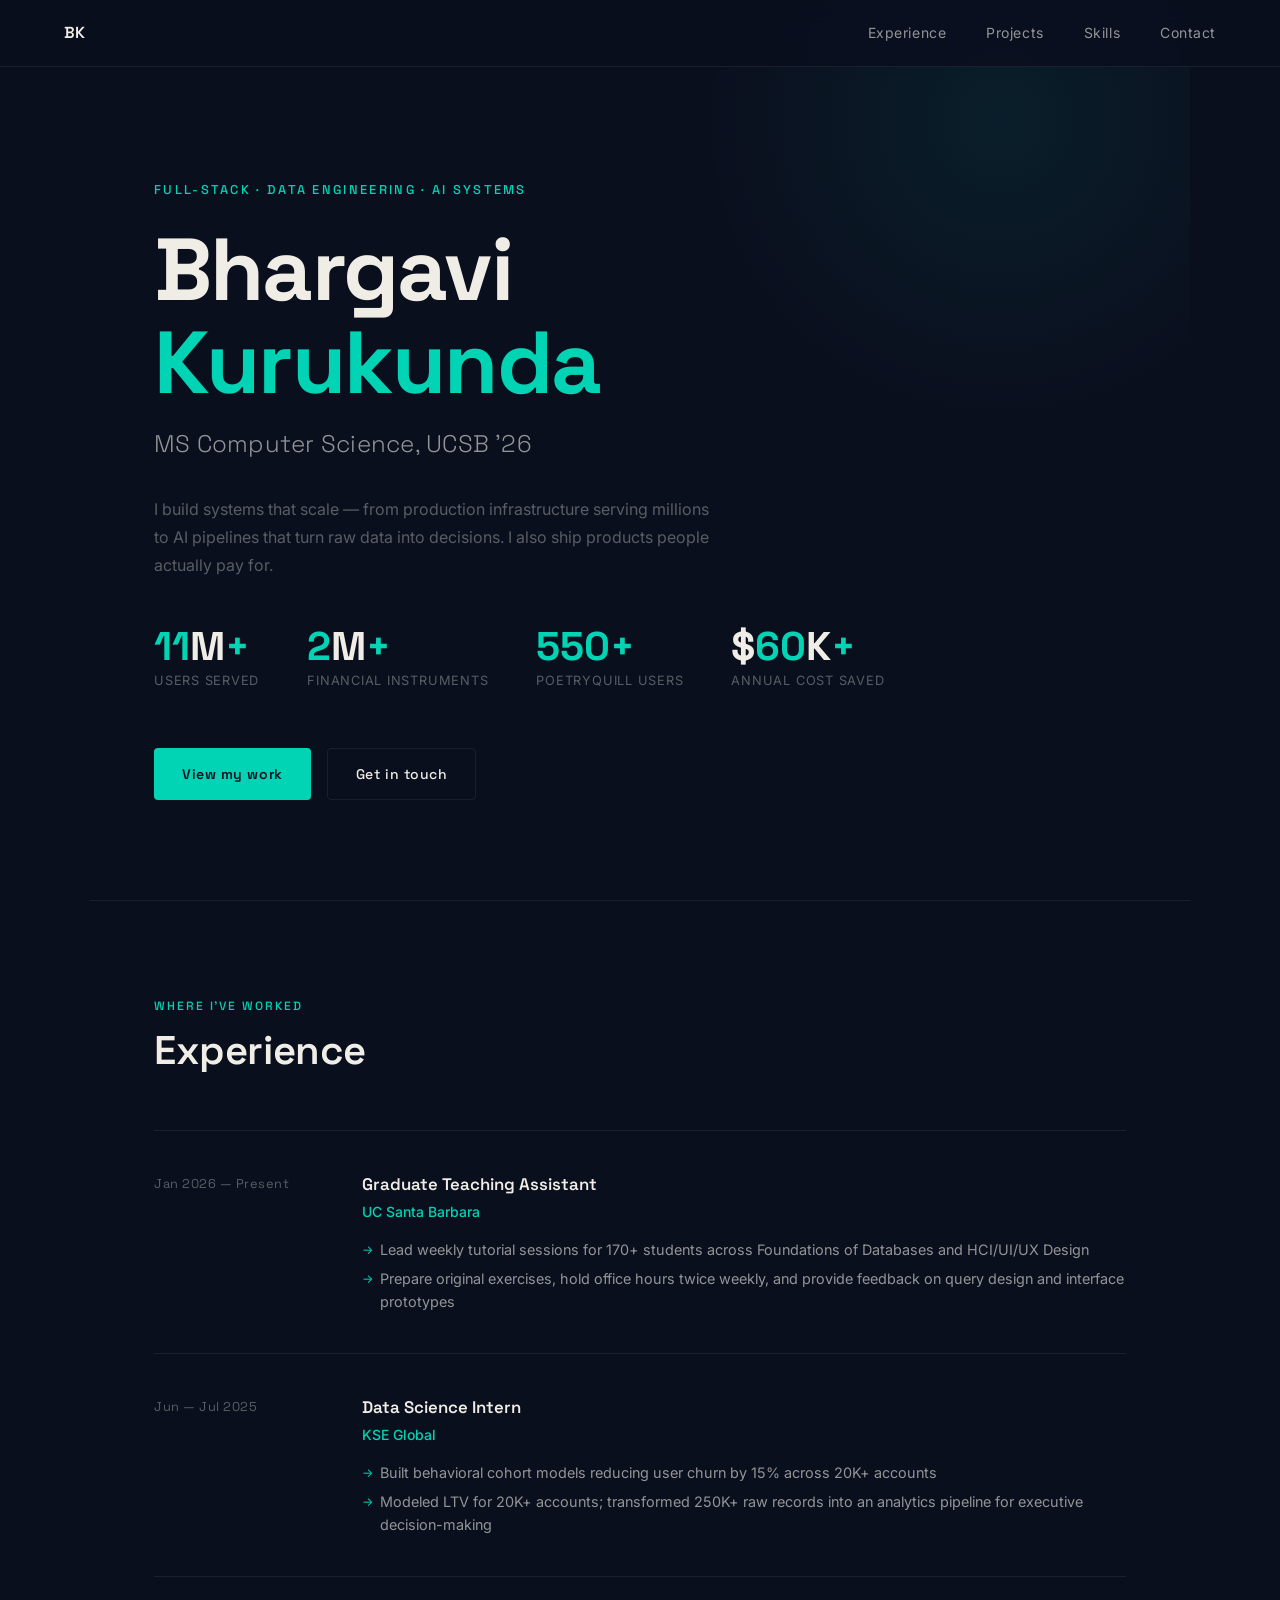
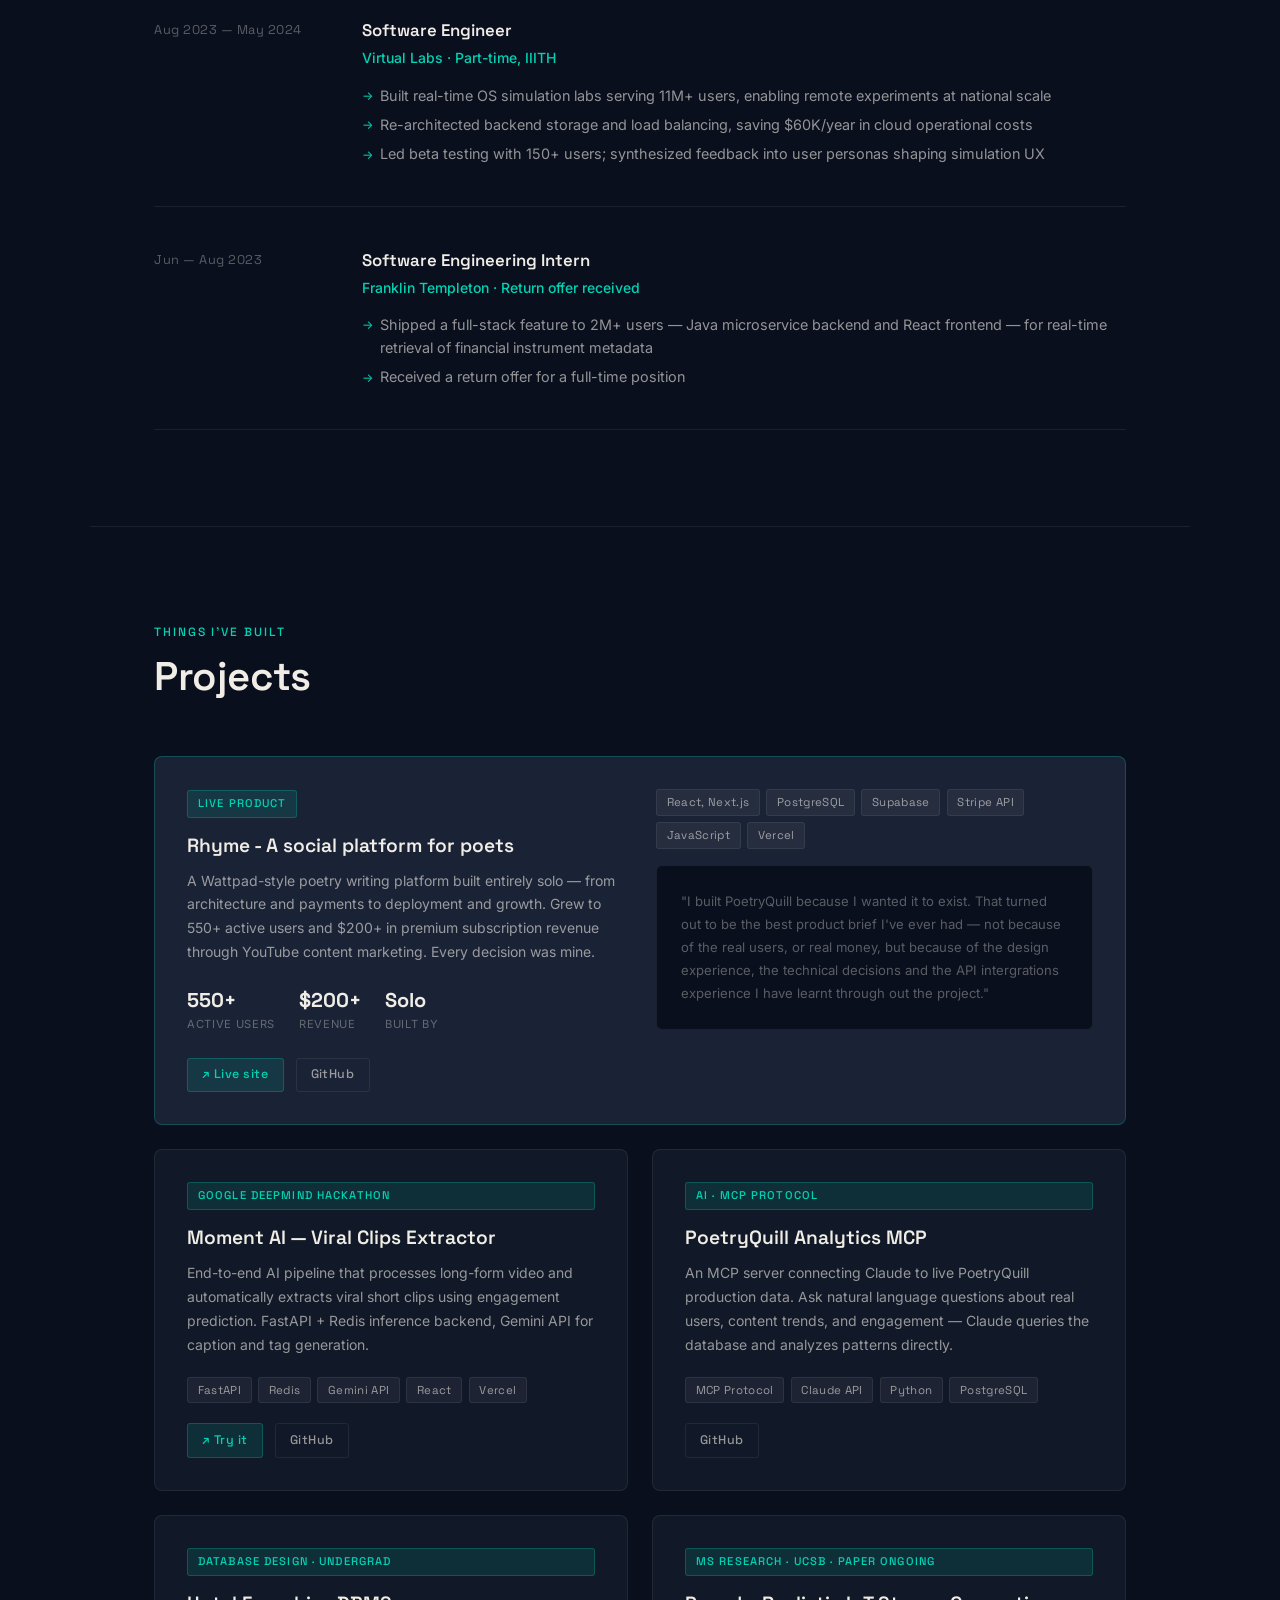
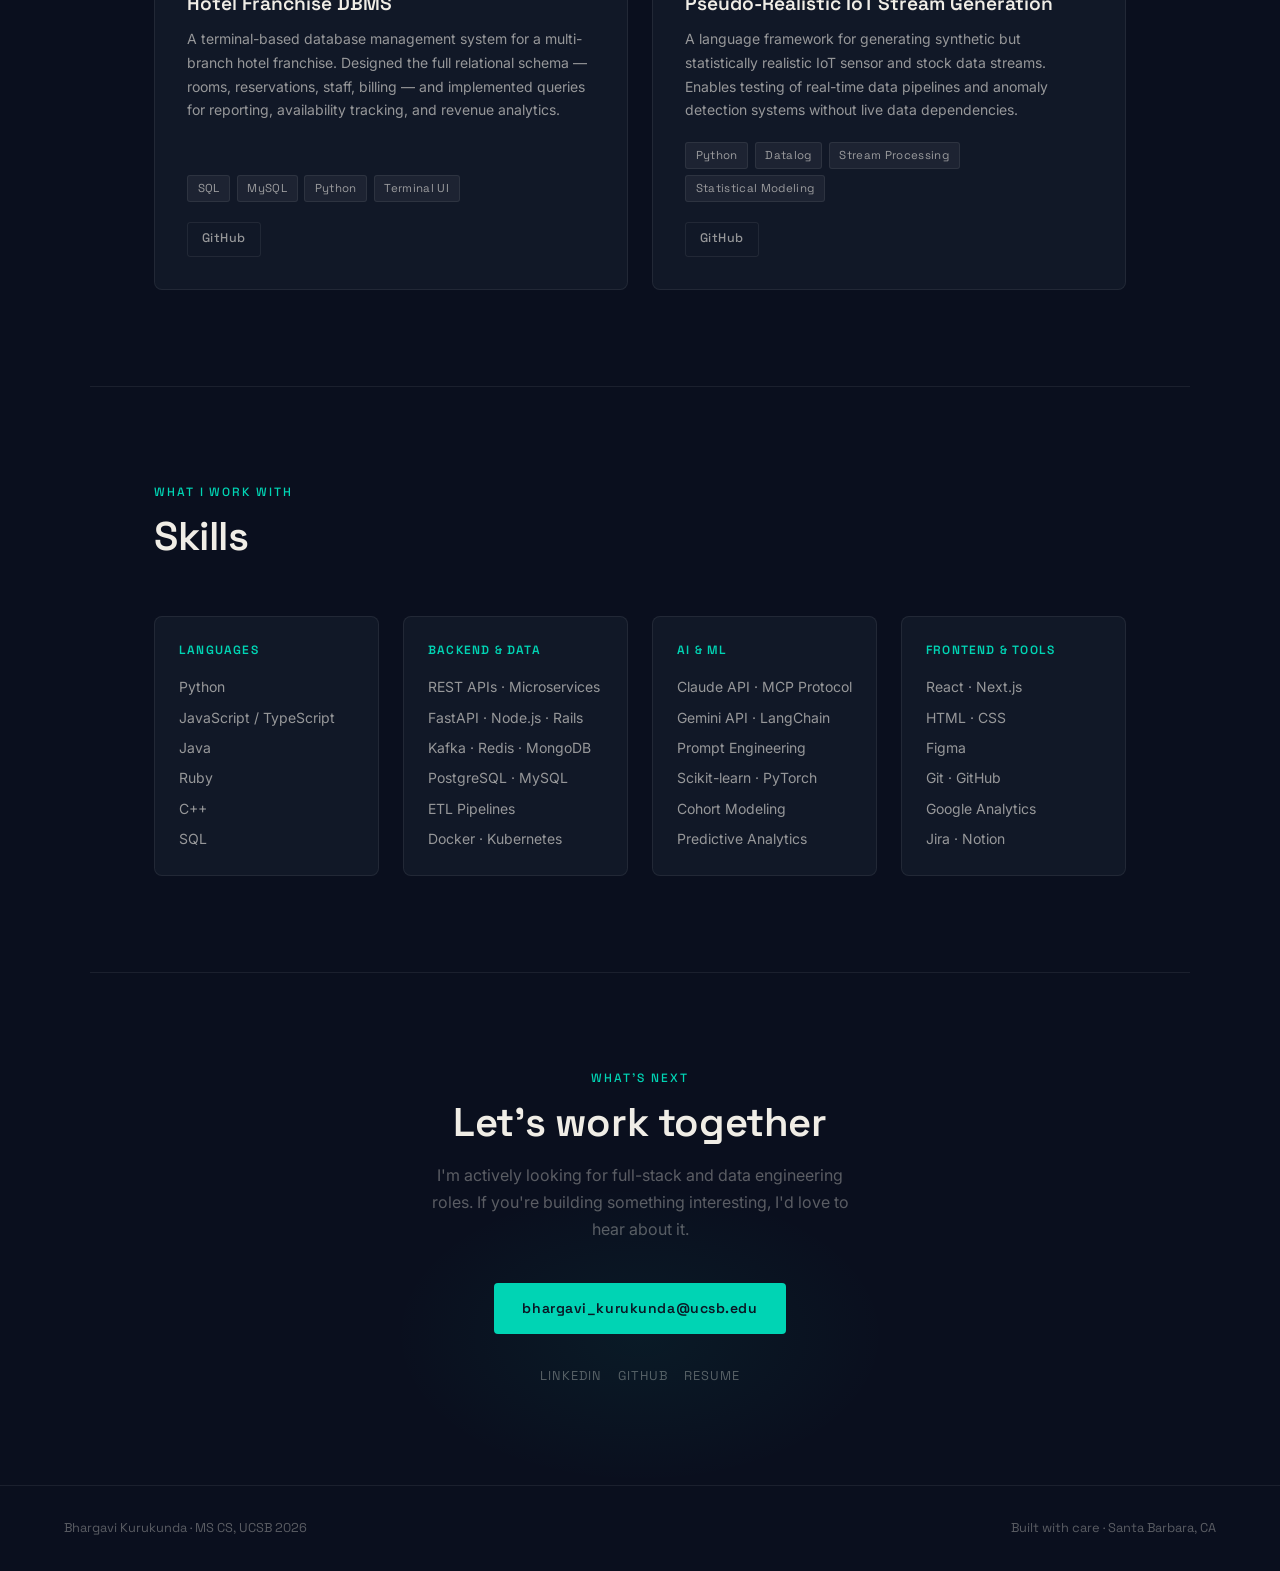
==== index.html @ 3d61070c "file renamed" ====
<!DOCTYPE html>
<html lang="en">
<head>
<meta charset="UTF-8">
<meta name="viewport" content="width=device-width, initial-scale=1.0">
<title>Bhargavi Kurukunda — Engineer</title>
<link href="https://fonts.googleapis.com/css2?family=Space+Grotesk:wght@300;400;500;600;700&family=Inter:wght@300;400;500&display=swap" rel="stylesheet">
<style>
*, *::before, *::after { box-sizing: border-box; margin: 0; padding: 0; }

:root {
  --navy: #0A0F1E;
  --navy-2: #111827;
  --navy-3: #1a2235;
  --teal: #00D4B4;
  --teal-dim: rgba(0,212,180,0.12);
  --teal-border: rgba(0,212,180,0.25);
  --cream: #F0EDE6;
  --cream-dim: rgba(240,237,230,0.6);
  --cream-muted: rgba(240,237,230,0.35);
  --white: #ffffff;
  --border: rgba(255,255,255,0.07);
}

html { scroll-behavior: smooth; }

body {
  background: var(--navy);
  color: var(--cream);
  font-family: 'Inter', sans-serif;
  font-size: 16px;
  line-height: 1.6;
  -webkit-font-smoothing: antialiased;
}

/* ── NAV ── */
nav {
  position: fixed;
  top: 0; left: 0; right: 0;
  z-index: 100;
  display: flex;
  justify-content: space-between;
  align-items: center;
  padding: 1.25rem 4rem;
  background: rgba(10,15,30,0.85);
  backdrop-filter: blur(12px);
  border-bottom: 1px solid var(--border);
}

.nav-logo {
  font-family: 'Space Grotesk', sans-serif;
  font-weight: 600;
  font-size: 1rem;
  color: var(--cream);
  text-decoration: none;
  letter-spacing: 0.02em;
}

.nav-links {
  display: flex;
  gap: 2.5rem;
  list-style: none;
}

.nav-links a {
  font-size: 0.875rem;
  color: var(--cream-dim);
  text-decoration: none;
  letter-spacing: 0.04em;
  transition: color 0.2s;
}

.nav-links a:hover { color: var(--teal); }

/* ── HERO ── */
.hero {
  min-height: 100vh;
  display: flex;
  flex-direction: column;
  justify-content: center;
  padding: 0 4rem;
  padding-top: 5rem;
  position: relative;
  overflow: hidden;
}

.hero::before {
  content: '';
  position: absolute;
  top: -20%; right: -10%;
  width: 600px; height: 600px;
  background: radial-gradient(circle, rgba(0,212,180,0.08) 0%, transparent 70%);
  pointer-events: none;
}

.hero-eyebrow {
  font-size: 0.8rem;
  letter-spacing: 0.18em;
  text-transform: uppercase;
  color: var(--teal);
  margin-bottom: 1.5rem;
  font-family: 'Space Grotesk', sans-serif;
  font-weight: 500;
}

.hero-name {
  font-family: 'Space Grotesk', sans-serif;
  font-size: clamp(3rem, 7vw, 5.5rem);
  font-weight: 700;
  line-height: 1.05;
  color: var(--cream);
  margin-bottom: 1rem;
  letter-spacing: -0.02em;
}

.hero-name span { color: var(--teal); }

.hero-title {
  font-family: 'Space Grotesk', sans-serif;
  font-size: clamp(1.1rem, 2.5vw, 1.5rem);
  font-weight: 300;
  color: var(--cream-dim);
  margin-bottom: 2rem;
  letter-spacing: 0.01em;
}

.hero-bio {
  max-width: 560px;
  font-size: 1rem;
  color: var(--cream-muted);
  line-height: 1.75;
  margin-bottom: 3rem;
}

/* ── IMPACT NUMBERS ── */
.impact-row {
  display: flex;
  gap: 3rem;
  margin-bottom: 3.5rem;
  flex-wrap: wrap;
}

.impact-item {}

.impact-num {
  font-family: 'Space Grotesk', sans-serif;
  font-size: 2.5rem;
  font-weight: 700;
  color: var(--cream);
  line-height: 1;
  display: block;
}

.impact-num .teal { color: var(--teal); }

.impact-label {
  font-size: 0.8rem;
  color: var(--cream-muted);
  letter-spacing: 0.06em;
  text-transform: uppercase;
  margin-top: 0.25rem;
  display: block;
}

/* ── CTA BUTTONS ── */
.hero-cta {
  display: flex;
  gap: 1rem;
  flex-wrap: wrap;
}

.btn-primary {
  display: inline-flex;
  align-items: center;
  gap: 0.5rem;
  background: var(--teal);
  color: var(--navy);
  font-family: 'Space Grotesk', sans-serif;
  font-weight: 600;
  font-size: 0.875rem;
  padding: 0.875rem 1.75rem;
  border-radius: 4px;
  text-decoration: none;
  letter-spacing: 0.04em;
  transition: opacity 0.2s, transform 0.15s;
}

.btn-primary:hover { opacity: 0.88; transform: translateY(-1px); }

.btn-secondary {
  display: inline-flex;
  align-items: center;
  gap: 0.5rem;
  background: transparent;
  color: var(--cream);
  font-family: 'Space Grotesk', sans-serif;
  font-weight: 500;
  font-size: 0.875rem;
  padding: 0.875rem 1.75rem;
  border-radius: 4px;
  border: 1px solid var(--border);
  text-decoration: none;
  letter-spacing: 0.04em;
  transition: border-color 0.2s, transform 0.15s;
}

.btn-secondary:hover { border-color: var(--teal-border); transform: translateY(-1px); }

/* ── SECTIONS ── */
section {
  padding: 6rem 4rem;
  max-width: 1100px;
  margin: 0 auto;
}

.section-label {
  font-size: 0.75rem;
  letter-spacing: 0.16em;
  text-transform: uppercase;
  color: var(--teal);
  font-family: 'Space Grotesk', sans-serif;
  font-weight: 500;
  margin-bottom: 0.75rem;
}

.section-title {
  font-family: 'Space Grotesk', sans-serif;
  font-size: clamp(1.75rem, 3.5vw, 2.5rem);
  font-weight: 600;
  color: var(--cream);
  line-height: 1.15;
  margin-bottom: 3.5rem;
  letter-spacing: -0.01em;
}

.divider {
  width: 100%;
  height: 1px;
  background: var(--border);
  max-width: 1100px;
  margin: 0 auto;
}

/* ── EXPERIENCE ── */
.exp-list { display: flex; flex-direction: column; gap: 0; }

.exp-item {
  display: grid;
  grid-template-columns: 160px 1fr;
  gap: 0 3rem;
  padding: 2.5rem 0;
  border-bottom: 1px solid var(--border);
  position: relative;
}

.exp-item:first-child { border-top: 1px solid var(--border); }

.exp-date {
  font-size: 0.8rem;
  color: var(--cream-muted);
  font-family: 'Space Grotesk', sans-serif;
  letter-spacing: 0.04em;
  padding-top: 0.2rem;
}

.exp-role {
  font-family: 'Space Grotesk', sans-serif;
  font-size: 1.05rem;
  font-weight: 600;
  color: var(--cream);
  margin-bottom: 0.2rem;
}

.exp-company {
  font-size: 0.875rem;
  color: var(--teal);
  margin-bottom: 0.875rem;
  font-weight: 500;
}

.exp-bullets {
  list-style: none;
  display: flex;
  flex-direction: column;
  gap: 0.4rem;
}

.exp-bullets li {
  font-size: 0.9rem;
  color: var(--cream-dim);
  padding-left: 1.1rem;
  position: relative;
  line-height: 1.6;
}

.exp-bullets li::before {
  content: '→';
  position: absolute;
  left: 0;
  color: var(--teal);
  font-size: 0.75rem;
  top: 0.15rem;
}

/* ── PROJECTS ── */
.projects-grid {
  display: grid;
  grid-template-columns: repeat(2, 1fr);
  gap: 1.5rem;
}

.project-card {
  background: var(--navy-2);
  border: 1px solid var(--border);
  border-radius: 8px;
  padding: 2rem;
  transition: border-color 0.2s, transform 0.2s;
  display: flex;
  flex-direction: column;
}

.project-card:hover {
  border-color: var(--teal-border);
  transform: translateY(-3px);
}

.project-card.featured {
  grid-column: span 2;
  background: var(--navy-3);
  border-color: var(--teal-border);
  display: grid;
  grid-template-columns: 1fr 1fr;
  gap: 2rem;
  align-items: start;
}

.project-tag {
  display: inline-block;
  font-size: 0.7rem;
  letter-spacing: 0.1em;
  text-transform: uppercase;
  color: var(--teal);
  background: var(--teal-dim);
  border: 1px solid var(--teal-border);
  padding: 0.25rem 0.625rem;
  border-radius: 3px;
  margin-bottom: 1rem;
  font-family: 'Space Grotesk', sans-serif;
  font-weight: 500;
}

.project-name {
  font-family: 'Space Grotesk', sans-serif;
  font-size: 1.2rem;
  font-weight: 600;
  color: var(--cream);
  margin-bottom: 0.625rem;
  line-height: 1.3;
}

.project-desc {
  font-size: 0.875rem;
  color: var(--cream-dim);
  line-height: 1.7;
  margin-bottom: 1.25rem;
  flex: 1;
}

.project-metrics {
  display: flex;
  gap: 1.5rem;
  margin-bottom: 1.5rem;
}

.metric {
  display: flex;
  flex-direction: column;
}

.metric-val {
  font-family: 'Space Grotesk', sans-serif;
  font-size: 1.25rem;
  font-weight: 700;
  color: var(--cream);
}

.metric-key {
  font-size: 0.7rem;
  color: var(--cream-muted);
  letter-spacing: 0.06em;
  text-transform: uppercase;
}

.project-stack {
  display: flex;
  flex-wrap: wrap;
  gap: 0.4rem;
  margin-bottom: 1.25rem;
}

.stack-chip {
  font-size: 0.72rem;
  background: rgba(255,255,255,0.05);
  border: 1px solid var(--border);
  color: var(--cream-dim);
  padding: 0.2rem 0.6rem;
  border-radius: 3px;
  font-family: 'Space Grotesk', sans-serif;
  letter-spacing: 0.03em;
}

.project-links {
  display: flex;
  gap: 0.75rem;
  margin-top: auto;
}

.link-btn {
  font-size: 0.78rem;
  font-family: 'Space Grotesk', sans-serif;
  font-weight: 500;
  color: var(--cream-dim);
  text-decoration: none;
  border: 1px solid var(--border);
  padding: 0.4rem 0.875rem;
  border-radius: 3px;
  transition: border-color 0.2s, color 0.2s;
  letter-spacing: 0.04em;
}

.link-btn:hover { border-color: var(--teal-border); color: var(--teal); }

.link-btn.live {
  background: var(--teal-dim);
  border-color: var(--teal-border);
  color: var(--teal);
}

/* ── SKILLS ── */
.skills-grid {
  display: grid;
  grid-template-columns: repeat(4, 1fr);
  gap: 1.5rem;
}

.skill-group {
  background: var(--navy-2);
  border: 1px solid var(--border);
  border-radius: 8px;
  padding: 1.5rem;
}

.skill-group-title {
  font-family: 'Space Grotesk', sans-serif;
  font-size: 0.75rem;
  font-weight: 600;
  letter-spacing: 0.1em;
  text-transform: uppercase;
  color: var(--teal);
  margin-bottom: 1rem;
}

.skill-list {
  list-style: none;
  display: flex;
  flex-direction: column;
  gap: 0.5rem;
}

.skill-list li {
  font-size: 0.875rem;
  color: var(--cream-dim);
}

/* ── CONTACT ── */
.contact-section {
  text-align: center;
  padding: 6rem 4rem;
  position: relative;
}

.contact-section::before {
  content: '';
  position: absolute;
  bottom: 0; left: 50%;
  transform: translateX(-50%);
  width: 500px; height: 300px;
  background: radial-gradient(ellipse, rgba(0,212,180,0.06) 0%, transparent 70%);
  pointer-events: none;
}

.contact-section .section-title {
  margin-bottom: 1rem;
}

.contact-sub {
  font-size: 1rem;
  color: var(--cream-muted);
  max-width: 440px;
  margin: 0 auto 2.5rem;
  line-height: 1.7;
}

.social-links {
  display: flex;
  gap: 1rem;
  justify-content: center;
  margin-top: 2rem;
}

.social-link {
  font-size: 0.8rem;
  font-family: 'Space Grotesk', sans-serif;
  letter-spacing: 0.08em;
  text-transform: uppercase;
  color: var(--cream-muted);
  text-decoration: none;
  border-bottom: 1px solid transparent;
  padding-bottom: 2px;
  transition: color 0.2s, border-color 0.2s;
}

.social-link:hover { color: var(--teal); border-color: var(--teal); }

/* ── FOOTER ── */
footer {
  padding: 2rem 4rem;
  border-top: 1px solid var(--border);
  display: flex;
  justify-content: space-between;
  align-items: center;
}

.footer-text {
  font-size: 0.8rem;
  color: var(--cream-muted);
  font-family: 'Space Grotesk', sans-serif;
}

/* ── COUNTER ANIMATION ── */
@keyframes fadeUp {
  from { opacity: 0; transform: translateY(24px); }
  to   { opacity: 1; transform: translateY(0); }
}

.hero-eyebrow { animation: fadeUp 0.5s ease both; }
.hero-name    { animation: fadeUp 0.5s 0.1s ease both; }
.hero-title   { animation: fadeUp 0.5s 0.2s ease both; }
.hero-bio     { animation: fadeUp 0.5s 0.3s ease both; }
.impact-row   { animation: fadeUp 0.5s 0.4s ease both; }
.hero-cta     { animation: fadeUp 0.5s 0.5s ease both; }

@media (max-width: 768px) {
  nav { padding: 1rem 1.5rem; }
  .nav-links { display: none; }
  section { padding: 4rem 1.5rem; }
  .hero { padding: 5rem 1.5rem 3rem; }
  .exp-item { grid-template-columns: 1fr; gap: 0.5rem; }
  .projects-grid { grid-template-columns: 1fr; }
  .project-card.featured { grid-column: span 1; grid-template-columns: 1fr; }
  .skills-grid { grid-template-columns: repeat(2, 1fr); }
  .impact-row { gap: 2rem; }
  footer { flex-direction: column; gap: 0.5rem; text-align: center; }
}

@media (prefers-reduced-motion: reduce) {
  *, *::before, *::after { animation: none !important; transition: none !important; }
}
</style>
</head>
<body>

<!-- NAV -->
<nav>
  <a href="#" class="nav-logo">BK</a>
  <ul class="nav-links">
    <li><a href="#experience">Experience</a></li>
    <li><a href="#projects">Projects</a></li>
    <li><a href="#skills">Skills</a></li>
    <li><a href="#contact">Contact</a></li>
  </ul>
</nav>

<!-- HERO -->
<div class="hero" style="max-width:1100px;margin:0 auto;width:100%;">
  <p class="hero-eyebrow">Full-Stack · Data Engineering · AI Systems</p>
  <h1 class="hero-name">Bhargavi<br><span>Kurukunda</span></h1>
  <p class="hero-title">MS Computer Science, UCSB '26</p>
  <p class="hero-bio">
    I build systems that scale — from production infrastructure serving millions 
    to AI pipelines that turn raw data into decisions. I also ship products people 
    actually pay for.
  </p>

  <div class="impact-row">
    <div class="impact-item">
      <span class="impact-num"><span class="counter teal" data-target="11">0</span>M<span class="teal">+</span></span>
      <span class="impact-label">Users served</span>
    </div>
    <div class="impact-item">
      <span class="impact-num"><span class="counter teal" data-target="2">0</span>M<span class="teal">+</span></span>
      <span class="impact-label">Financial instruments</span>
    </div>
    <div class="impact-item">
      <span class="impact-num"><span class="counter teal" data-target="550">0</span><span class="teal">+</span></span>
      <span class="impact-label">PoetryQuill users</span>
    </div>
    <div class="impact-item">
      <span class="impact-num">$<span class="counter teal" data-target="60">0</span>K<span class="teal">+</span></span>
      <span class="impact-label">Annual cost saved</span>
    </div>
  </div>

  <div class="hero-cta">
    <a href="#projects" class="btn-primary">View my work</a>
    <a href="mailto:bhargavi_kurukunda@ucsb.edu" class="btn-secondary">Get in touch</a>
  </div>
</div>

<div class="divider"></div>

<!-- EXPERIENCE -->
<section id="experience">
  <p class="section-label">Where I've worked</p>
  <h2 class="section-title">Experience</h2>

  <div class="exp-list">

    <div class="exp-item">
      <div class="exp-date">Jan 2026 — Present</div>
      <div>
        <div class="exp-role">Graduate Teaching Assistant</div>
        <div class="exp-company">UC Santa Barbara</div>
        <ul class="exp-bullets">
          <li>Lead weekly tutorial sessions for 170+ students across Foundations of Databases and HCI/UI/UX Design</li>
          <li>Prepare original exercises, hold office hours twice weekly, and provide feedback on query design and interface prototypes</li>
        </ul>
      </div>
    </div>

    <div class="exp-item">
      <div class="exp-date">Jun — Jul 2025</div>
      <div>
        <div class="exp-role">Data Science Intern</div>
        <div class="exp-company">KSE Global</div>
        <ul class="exp-bullets">
          <li>Built behavioral cohort models reducing user churn by 15% across 20K+ accounts</li>
          <li>Modeled LTV for 20K+ accounts; transformed 250K+ raw records into an analytics pipeline for executive decision-making</li>
        </ul>
      </div>
    </div>

    <div class="exp-item">
      <div class="exp-date">Aug 2023 — May 2024</div>
      <div>
        <div class="exp-role">Software Engineer</div>
        <div class="exp-company">Virtual Labs · Part-time, IIITH</div>
        <ul class="exp-bullets">
          <li>Built real-time OS simulation labs serving 11M+ users, enabling remote experiments at national scale</li>
          <li>Re-architected backend storage and load balancing, saving $60K/year in cloud operational costs</li>
          <li>Led beta testing with 150+ users; synthesized feedback into user personas shaping simulation UX</li>
        </ul>
      </div>
    </div>

    <div class="exp-item">
      <div class="exp-date">Jun — Aug 2023</div>
      <div>
        <div class="exp-role">Software Engineering Intern</div>
        <div class="exp-company">Franklin Templeton · Return offer received</div>
        <ul class="exp-bullets">
          <li>Shipped a full-stack feature to 2M+ users — Java microservice backend and React frontend — for real-time retrieval of financial instrument metadata</li>
          <li>Received a return offer for a full-time position</li>
        </ul>
      </div>
    </div>

  </div>
</section>

<div class="divider"></div>

<!-- PROJECTS -->
<section id="projects">
  <p class="section-label">Things I've built</p>
  <h2 class="section-title">Projects</h2>

  <div class="projects-grid">

    <!-- FEATURED: PoetryQuill -->
    <div class="project-card featured">
      <div>
        <span class="project-tag">Live Product</span>
        <div class="project-name">Rhyme - A social platform for poets</div>
        <p class="project-desc">
          A Wattpad-style poetry writing platform built entirely solo — from architecture 
          and payments to deployment and growth. Grew to 550+ active users and $200+ 
          in premium subscription revenue through YouTube content marketing. 
          Every decision was mine.
        </p>
        <div class="project-metrics">
          <div class="metric">
            <span class="metric-val">550+</span>
            <span class="metric-key">Active users</span>
          </div>
          <div class="metric">
            <span class="metric-val">$200+</span>
            <span class="metric-key">Revenue</span>
          </div>
          <div class="metric">
            <span class="metric-val">Solo</span>
            <span class="metric-key">Built by</span>
          </div>
        </div>
        <div class="project-links">
          <a href="https://rhyme-poetry.vercel.app/auth/login" class="link-btn live">↗ Live site</a>
          <a href="https://github.com/Bhargavi-hash/Rhyme" class="link-btn">GitHub</a>
        </div>
      </div>
      <div>
        <div class="project-stack" style="margin-bottom:1rem;">
          <span class="stack-chip">React, Next.js</span>
          <span class="stack-chip">PostgreSQL</span>
          <span class="stack-chip">Supabase</span>
          <span class="stack-chip">Stripe API</span>
          <span class="stack-chip">JavaScript</span>
          <span class="stack-chip">Vercel</span>
        </div>
        <div style="background:var(--navy);border:1px solid var(--border);border-radius:6px;padding:1.5rem;">
          <p style="font-size:0.82rem;color:var(--cream-muted);line-height:1.75;">
            "I built PoetryQuill because I wanted it to exist. 
            That turned out to be the best product brief I've ever had — 
            not because of the real users, or real money, but because of the design experience, the technical decisions and the API intergrations experience I have learnt through out the project."
          </p>
        </div>
      </div>
    </div>

    <!-- Moment AI -->
    <div class="project-card">
      <span class="project-tag">Google DeepMind Hackathon</span>
      <div class="project-name">Moment AI — Viral Clips Extractor</div>
      <p class="project-desc">
        End-to-end AI pipeline that processes long-form video and automatically 
        extracts viral short clips using engagement prediction. FastAPI + Redis 
        inference backend, Gemini API for caption and tag generation.
      </p>
      <div class="project-stack">
        <span class="stack-chip">FastAPI</span>
        <span class="stack-chip">Redis</span>
        <span class="stack-chip">Gemini API</span>
        <span class="stack-chip">React</span>
        <span class="stack-chip">Vercel</span>
      </div>
      <div class="project-links">
        <a href="https://moment-sand.vercel.app/" class="link-btn live">↗ Try it</a>
        <a href="https://github.com/Bhargavi-hash/MOMENT" class="link-btn">GitHub</a>
      </div>
    </div>

    <!-- SyncLedger
    <div class="project-card">
      <span class="project-tag">Distributed Systems</span>
      <div class="project-name">SyncLedger — Distributed Budget Tracker</div>
      <p class="project-desc">
        Personal finance tracker integrating the Plaid API for real-time bank data. 
        Guarantees 100% budget consistency across distributed nodes using 
        Raft consensus protocol.
      </p>
      <div class="project-stack">
        <span class="stack-chip">Raft Consensus</span>
        <span class="stack-chip">Plaid API</span>
        <span class="stack-chip">PostgreSQL</span>
        <span class="stack-chip">Jira API</span>
      </div>
      <div class="project-links">
        <a href="#" class="link-btn">GitHub</a>
      </div>
    </div> -->

    <!-- MCP -->
    <div class="project-card">
      <span class="project-tag">AI · MCP Protocol</span>
      <div class="project-name">PoetryQuill Analytics MCP</div>
      <p class="project-desc">
        An MCP server connecting Claude to live PoetryQuill production data. 
        Ask natural language questions about real users, content trends, and 
        engagement — Claude queries the database and analyzes patterns directly.
      </p>
      <div class="project-stack">
        <span class="stack-chip">MCP Protocol</span>
        <span class="stack-chip">Claude API</span>
        <span class="stack-chip">Python</span>
        <span class="stack-chip">PostgreSQL</span>
      </div>
      <div class="project-links">
        <a href="https://github.com/Bhargavi-hash/rhyme-mcp/tree/main" class="link-btn">GitHub</a>
      </div>
    </div>

    <!-- Hotel Franchise DBMS -->
<div class="project-card">
  <span class="project-tag">Database Design · Undergrad</span>
  <div class="project-name">Hotel Franchise DBMS</div>
  <p class="project-desc">
    A terminal-based database management system for a multi-branch 
    hotel franchise. Designed the full relational schema — rooms, 
    reservations, staff, billing — and implemented queries for 
    reporting, availability tracking, and revenue analytics.
  </p>
  <div class="project-stack">
    <span class="stack-chip">SQL</span>
    <span class="stack-chip">MySQL</span>
    <span class="stack-chip">Python</span>
    <span class="stack-chip">Terminal UI</span>
  </div>
  <div class="project-links">
    <a href="https://github.com/Bhargavi-hash/HotelFranchiseDBMS" class="link-btn">GitHub</a>
  </div>
</div>

    <!-- Research -->
    <div class="project-card">
      <span class="project-tag">MS Research · UCSB · Paper Ongoing</span>
      <div class="project-name">Pseudo-Realistic IoT Stream Generation</div>
      <p class="project-desc">
        A language framework for generating synthetic but statistically realistic 
        IoT sensor and stock data streams. Enables testing of real-time data 
        pipelines and anomaly detection systems without live data dependencies.
      </p>
      <div class="project-stack">
        <span class="stack-chip">Python</span>
        <span class="stack-chip">Datalog</span>
        <span class="stack-chip">Stream Processing</span>
        <span class="stack-chip">Statistical Modeling</span>
      </div>
      <div class="project-links">
        <!-- <a href="#" class="link-btn">Paper</a> -->
        <a href="#" class="link-btn">GitHub</a>
      </div>
    </div>

  </div>
</section>

<div class="divider"></div>

<!-- SKILLS -->
<section id="skills">
  <p class="section-label">What I work with</p>
  <h2 class="section-title">Skills</h2>
  <div class="skills-grid">
    <div class="skill-group">
      <div class="skill-group-title">Languages</div>
      <ul class="skill-list">
        <li>Python</li>
        <li>JavaScript / TypeScript</li>
        <li>Java</li>
        <li>Ruby</li>
        <li>C++</li>
        <li>SQL</li>
      </ul>
    </div>
    <div class="skill-group">
      <div class="skill-group-title">Backend & Data</div>
      <ul class="skill-list">
        <li>REST APIs · Microservices</li>
        <li>FastAPI · Node.js · Rails</li>
        <li>Kafka · Redis · MongoDB</li>
        <li>PostgreSQL · MySQL</li>
        <li>ETL Pipelines</li>
        <li>Docker · Kubernetes</li>
      </ul>
    </div>
    <div class="skill-group">
      <div class="skill-group-title">AI & ML</div>
      <ul class="skill-list">
        <li>Claude API · MCP Protocol</li>
        <li>Gemini API · LangChain</li>
        <li>Prompt Engineering</li>
        <li>Scikit-learn · PyTorch</li>
        <li>Cohort Modeling</li>
        <li>Predictive Analytics</li>
      </ul>
    </div>
    <div class="skill-group">
      <div class="skill-group-title">Frontend & Tools</div>
      <ul class="skill-list">
        <li>React · Next.js</li>
        <li>HTML · CSS</li>
        <li>Figma</li>
        <li>Git · GitHub</li>
        <li>Google Analytics</li>
        <li>Jira · Notion</li>
      </ul>
    </div>
  </div>
</section>

<div class="divider"></div>

<!-- CONTACT -->
<div class="contact-section">
  <p class="section-label" style="text-align:center;">What's next</p>
  <h2 class="section-title" style="text-align:center;margin-bottom:1rem;">Let's work together</h2>
  <p class="contact-sub">
    I'm actively looking for full-stack and data engineering roles. 
    If you're building something interesting, I'd love to hear about it.
  </p>
  <a href="mailto:bhargavi_kurukunda@ucsb.edu" class="btn-primary" style="margin:0 auto;display:inline-flex;">
    bhargavi_kurukunda@ucsb.edu
  </a>
  <div class="social-links">
    <a href="#" class="social-link">LinkedIn</a>
    <a href="#" class="social-link">GitHub</a>
    <a href="#" class="social-link">Resume</a>
  </div>
</div>

<!-- FOOTER -->
<footer>
  <span class="footer-text">Bhargavi Kurukunda · MS CS, UCSB 2026</span>
  <span class="footer-text">Built with care · Santa Barbara, CA</span>
</footer>

<script>
// Counter animation
function animateCounter(el) {
  const target = parseInt(el.dataset.target);
  const duration = 1200;
  const start = performance.now();
  function update(now) {
    const elapsed = now - start;
    const progress = Math.min(elapsed / duration, 1);
    const ease = 1 - Math.pow(1 - progress, 3);
    el.textContent = Math.floor(ease * target);
    if (progress < 1) requestAnimationFrame(update);
    else el.textContent = target;
  }
  requestAnimationFrame(update);
}

// Trigger on scroll into view
const counters = document.querySelectorAll('.counter');
const observer = new IntersectionObserver((entries) => {
  entries.forEach(entry => {
    if (entry.isIntersecting) {
      animateCounter(entry.target);
      observer.unobserve(entry.target);
    }
  });
}, { threshold: 0.5 });

counters.forEach(c => observer.observe(c));
</script>

</body>
</html>
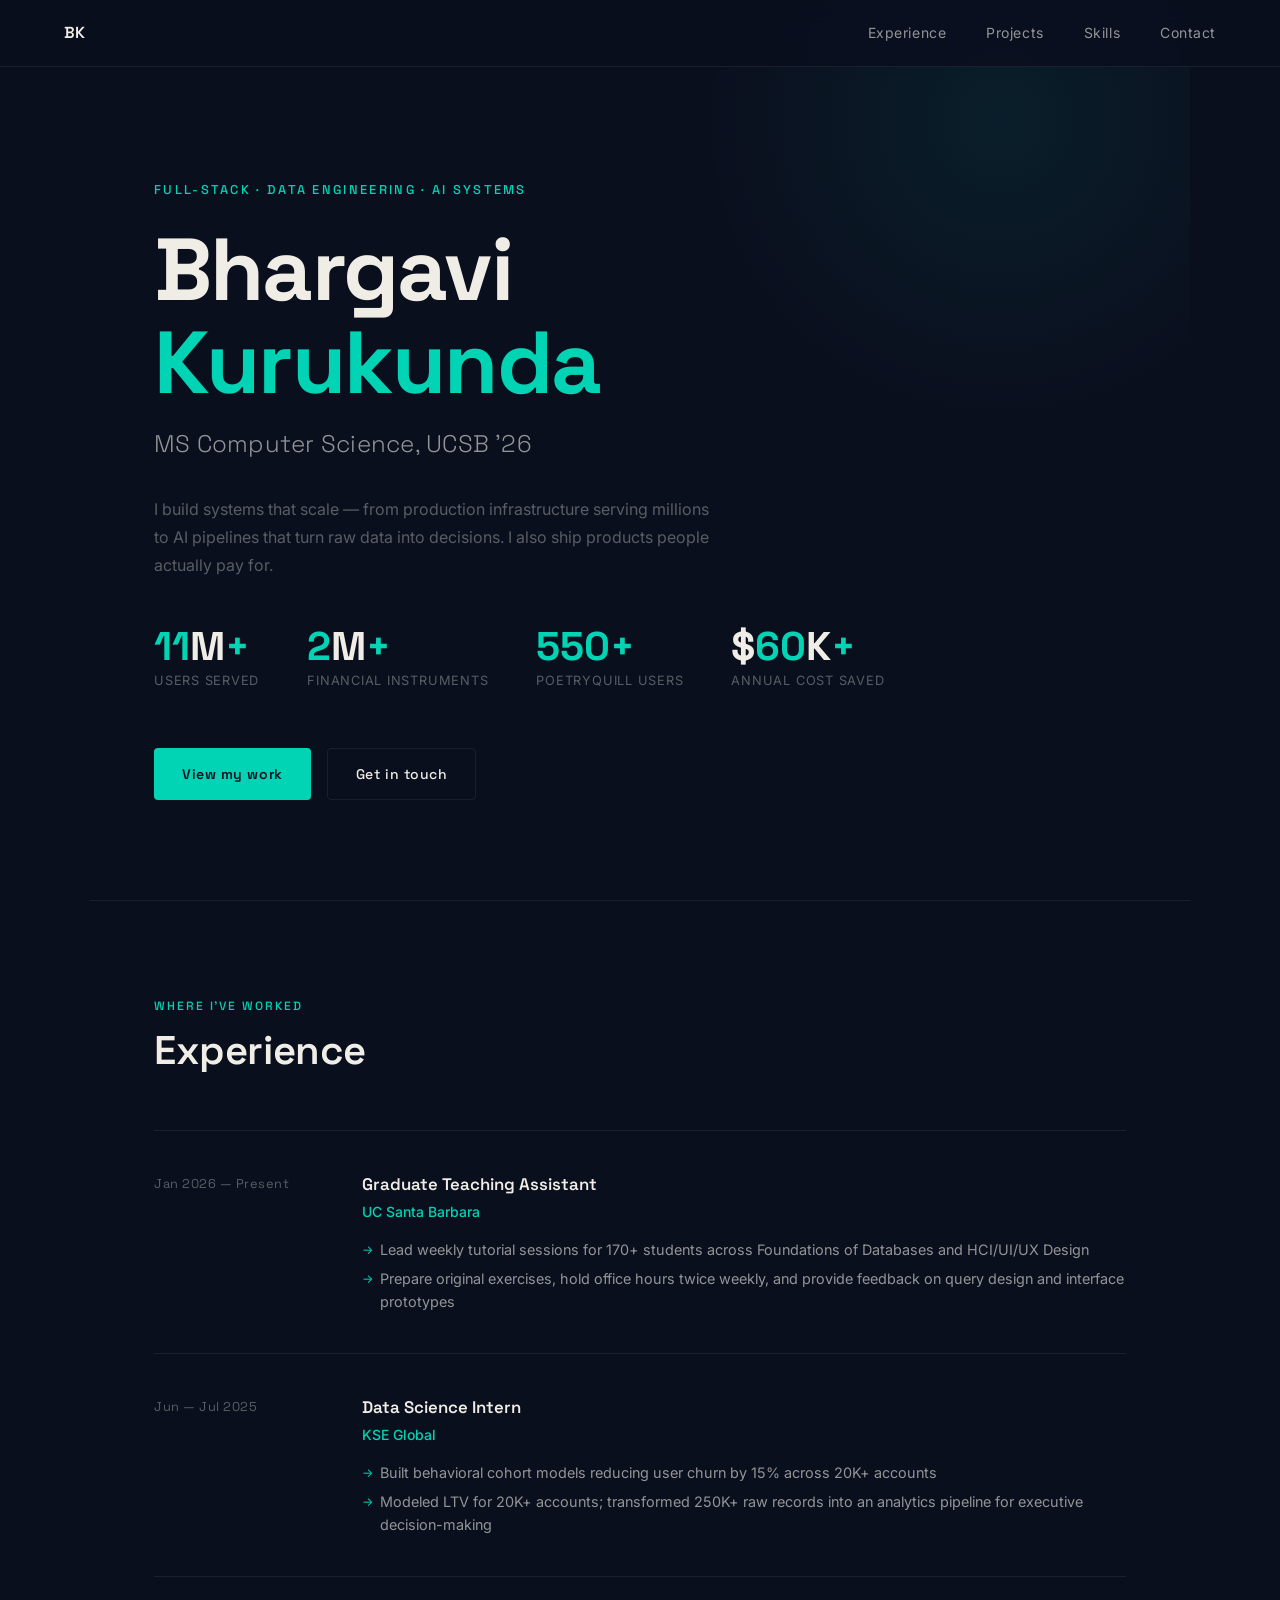
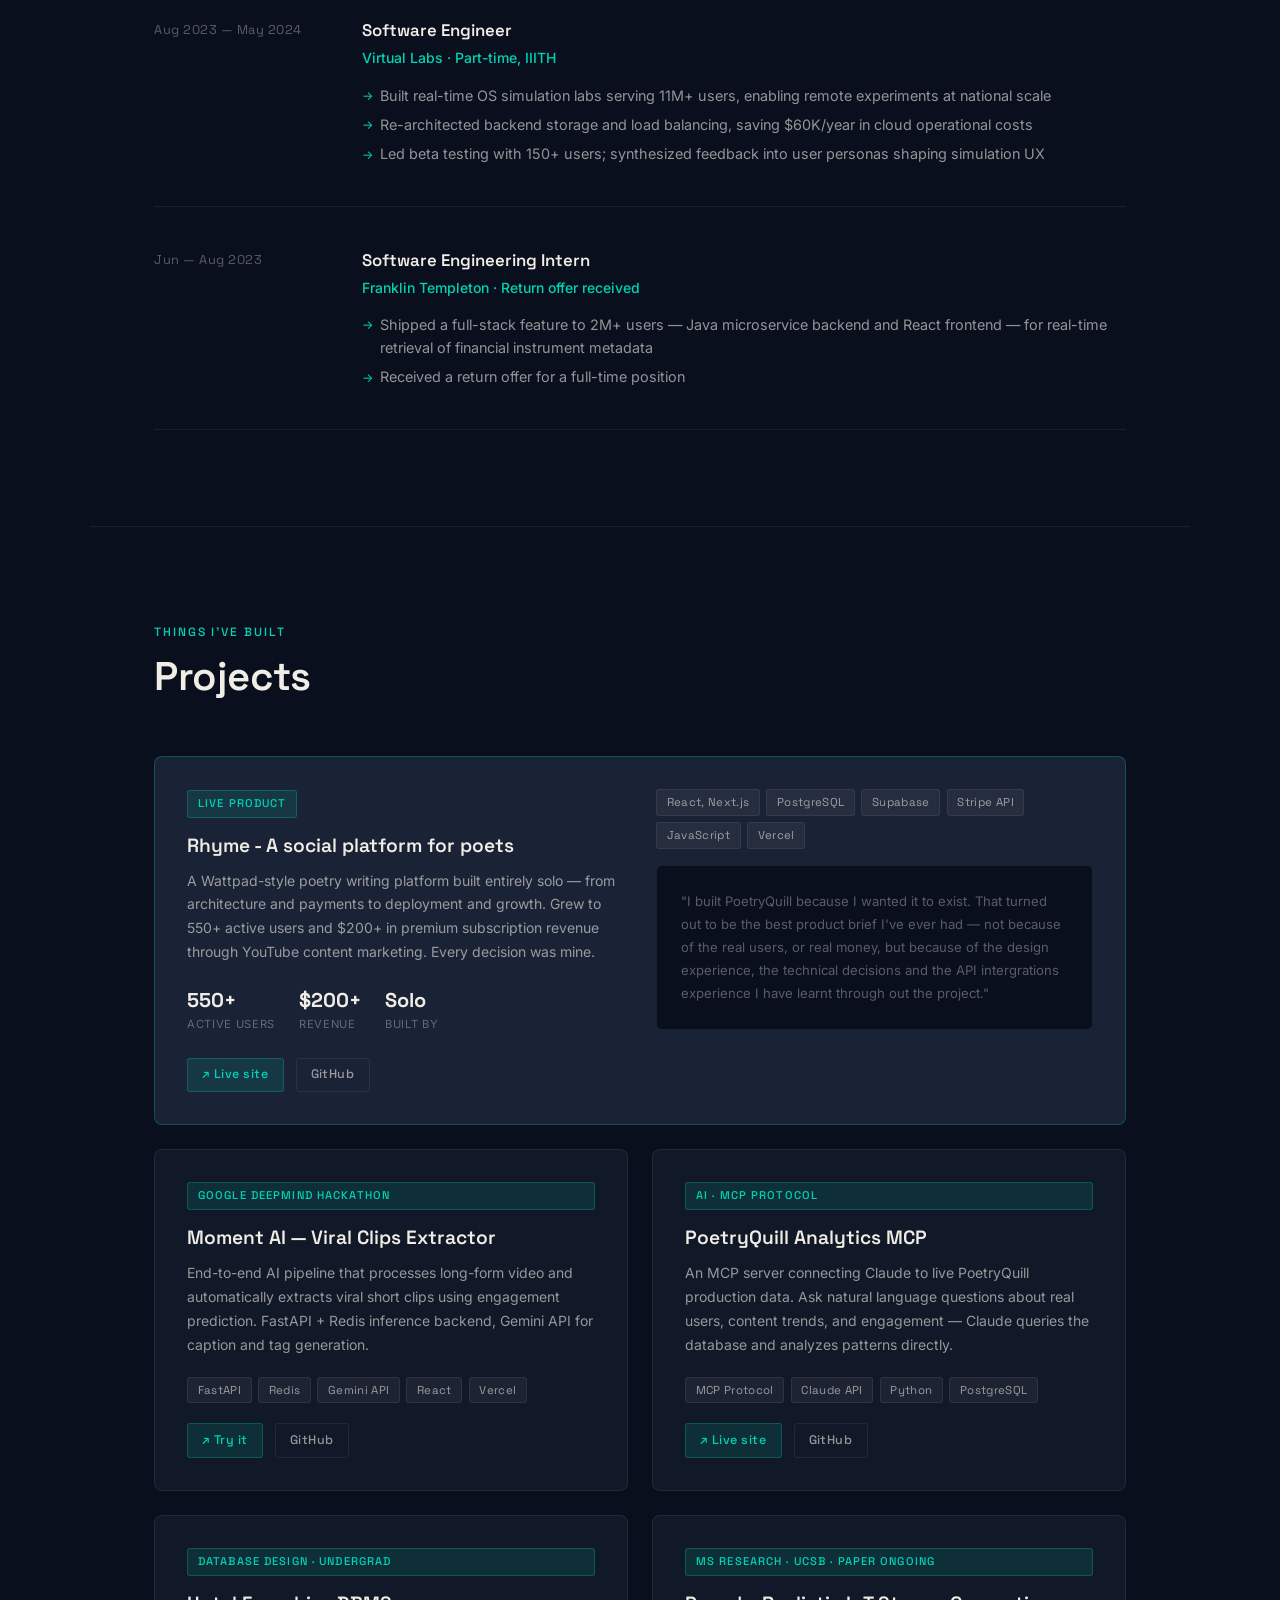
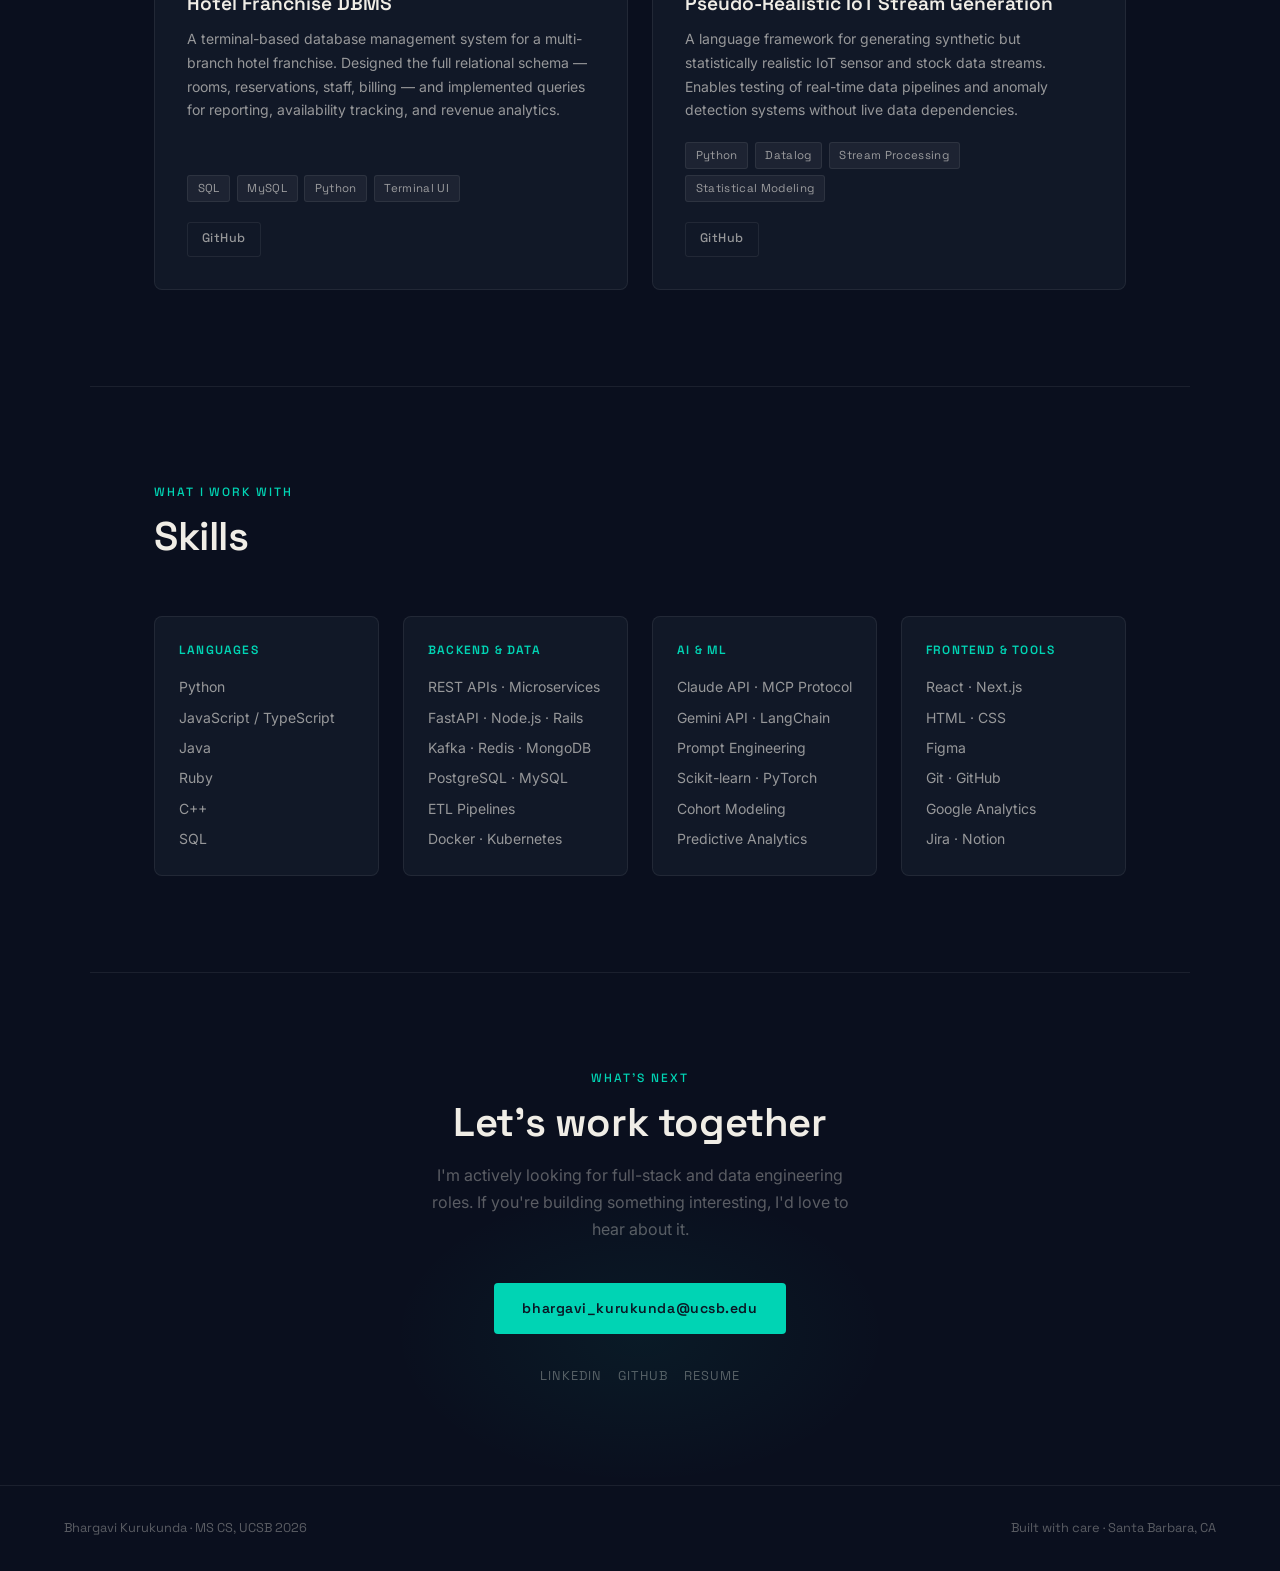
==== commit 0cfdf481: "MCP live site added" ====
--- a/index.html
+++ b/index.html
@@ -794,6 +794,7 @@
         <span class="stack-chip">PostgreSQL</span>
       </div>
       <div class="project-links">
+        <a href="https://rhyme-mcp.fly.dev/" class="link-btn live">↗ Live site</a>
         <a href="https://github.com/Bhargavi-hash/rhyme-mcp/tree/main" class="link-btn">GitHub</a>
       </div>
     </div>
@@ -911,9 +912,9 @@
     bhargavi_kurukunda@ucsb.edu
   </a>
   <div class="social-links">
-    <a href="#" class="social-link">LinkedIn</a>
-    <a href="#" class="social-link">GitHub</a>
-    <a href="#" class="social-link">Resume</a>
+    <a href="https://www.linkedin.com/in/kbhargavi09/" class="social-link">LinkedIn</a>
+    <a href="https://github.com/Bhargavi-hash" class="social-link">GitHub</a>
+    <a href="https://drive.google.com/file/d/1Cxi1WlVHp71INXhwW2sNwXrh1l20TyVL/view?usp=sharing" class="social-link">Resume</a>
   </div>
 </div>
 
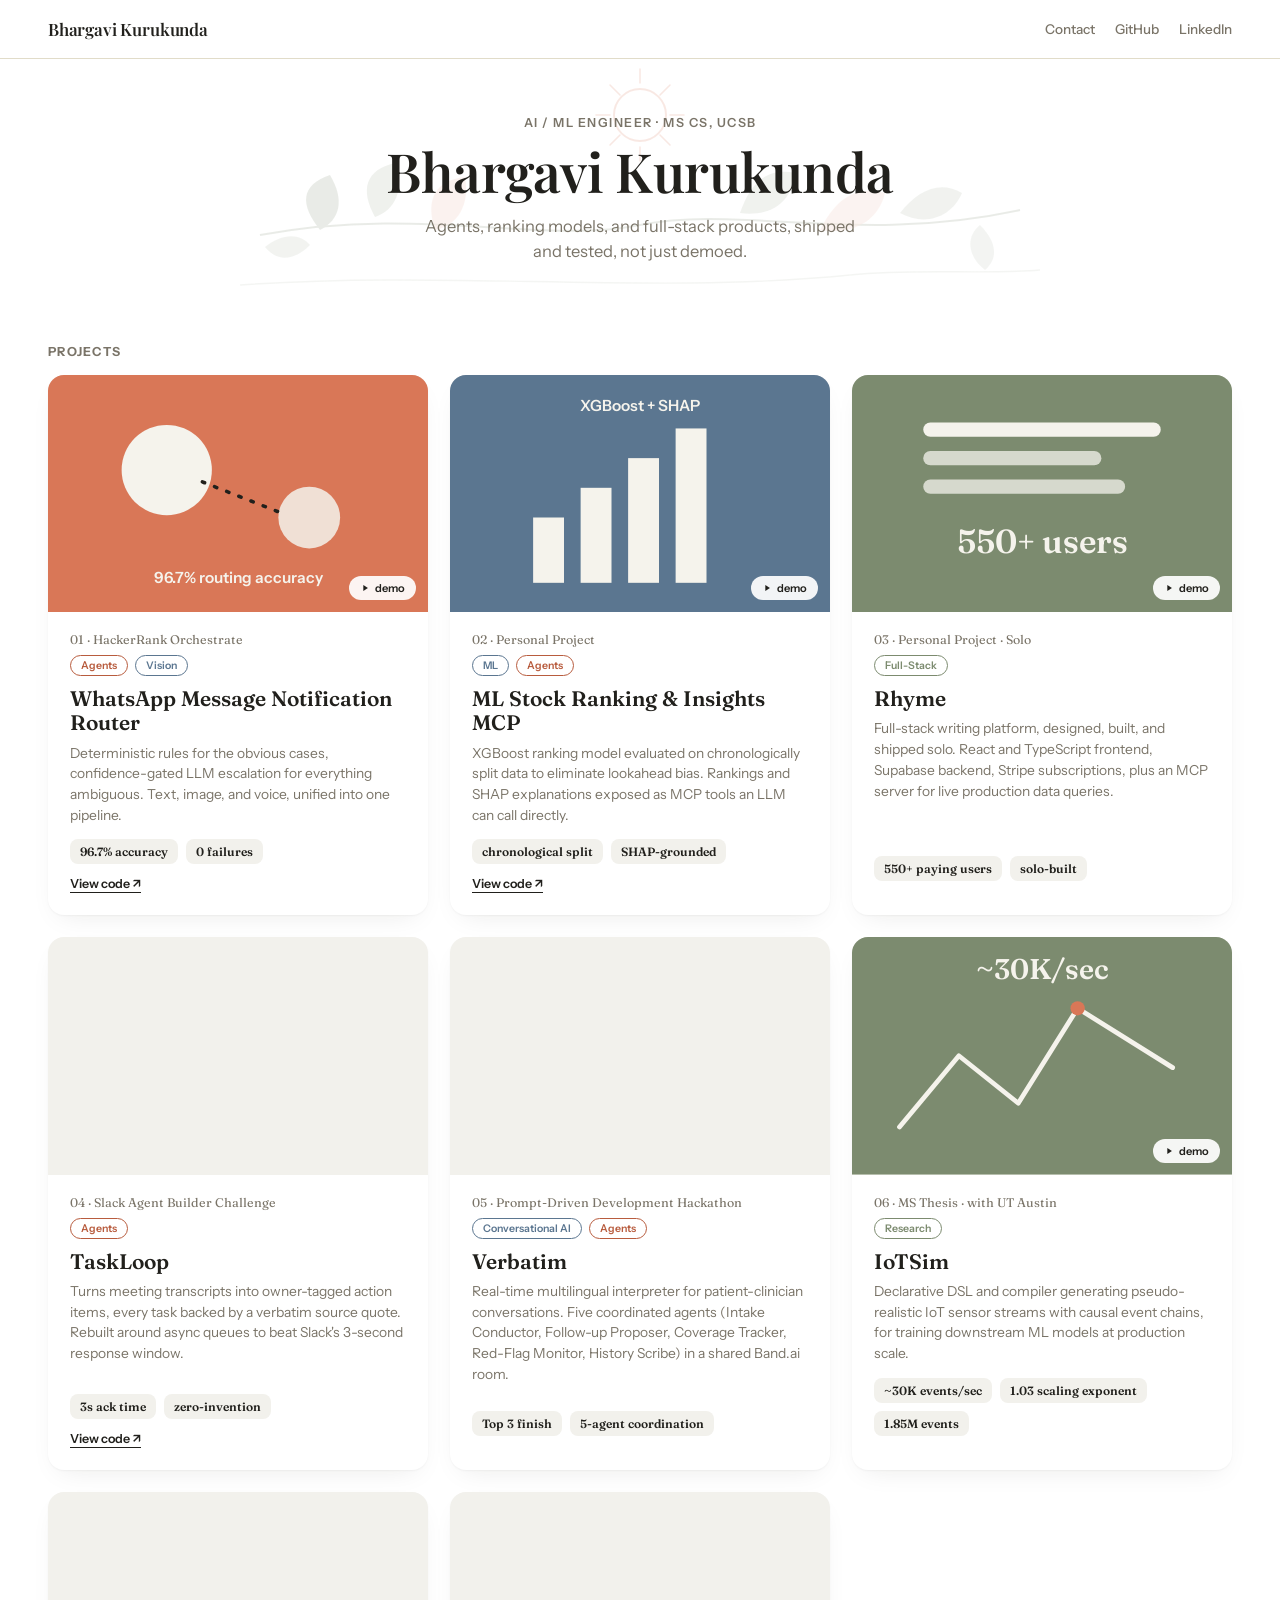
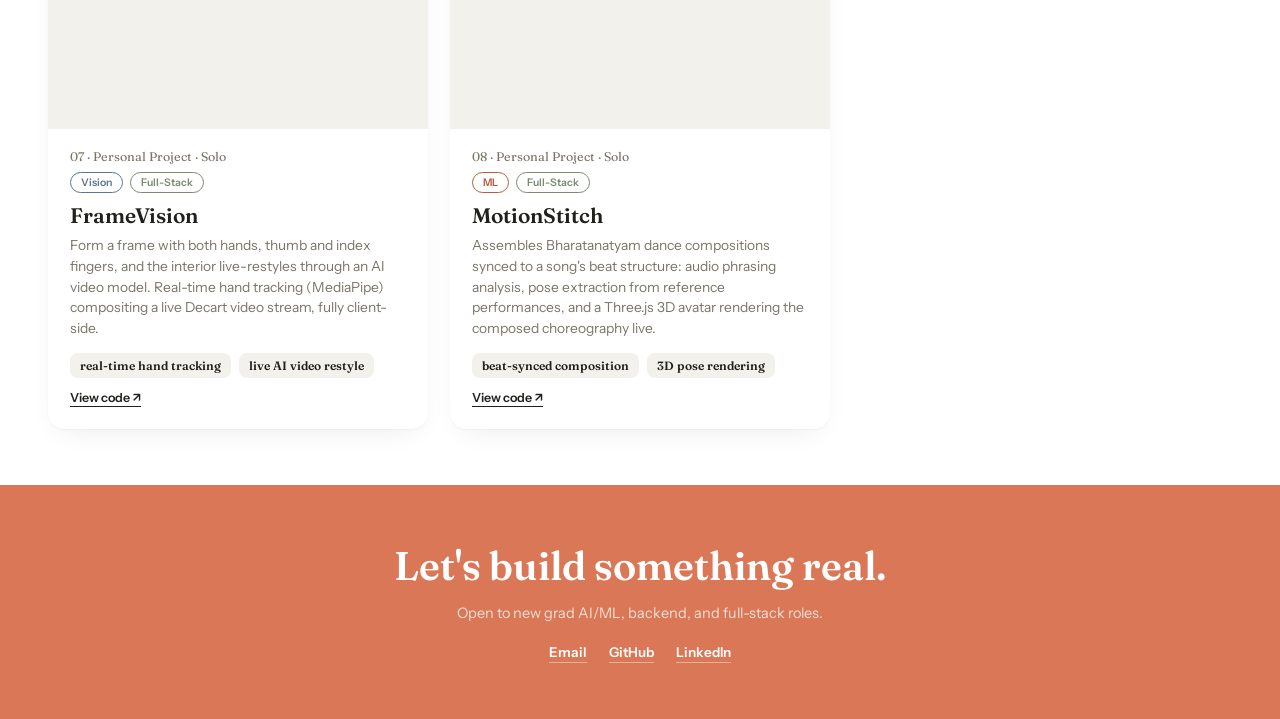
==== commit 4ebb6817: "demo links added" ====
--- a/index.html
+++ b/index.html
@@ -2,957 +2,518 @@
 <html lang="en">
 <head>
 <meta charset="UTF-8">
-<meta name="viewport" content="width=device-width, initial-scale=1.0">
-<title>Bhargavi Kurukunda — Engineer</title>
-<link href="https://fonts.googleapis.com/css2?family=Space+Grotesk:wght@300;400;500;600;700&family=Inter:wght@300;400;500&display=swap" rel="stylesheet">
+<meta name="viewport" content="width=device-width, initial-scale=1.0, viewport-fit=cover">
+<title>Bhargavi Kurukunda — Projects</title>
+<link rel="preconnect" href="https://fonts.googleapis.com">
+<link rel="preconnect" href="https://fonts.gstatic.com" crossorigin>
+<link href="https://fonts.googleapis.com/css2?family=Fraunces:opsz,wght@9..144,400;9..144,500;9..144,600;9..144,700&family=Instrument+Sans:wght@400;500;600;700&family=Playfair+Display:ital,wght@0,500;0,600;1,500&display=swap" rel="stylesheet">
 <style>
-*, *::before, *::after { box-sizing: border-box; margin: 0; padding: 0; }
-
-:root {
-  --navy: #0A0F1E;
-  --navy-2: #111827;
-  --navy-3: #1a2235;
-  --teal: #00D4B4;
-  --teal-dim: rgba(0,212,180,0.12);
-  --teal-border: rgba(0,212,180,0.25);
-  --cream: #F0EDE6;
-  --cream-dim: rgba(240,237,230,0.6);
-  --cream-muted: rgba(240,237,230,0.35);
-  --white: #ffffff;
-  --border: rgba(255,255,255,0.07);
-}
-
-html { scroll-behavior: smooth; }
-
-body {
-  background: var(--navy);
-  color: var(--cream);
-  font-family: 'Inter', sans-serif;
-  font-size: 16px;
-  line-height: 1.6;
-  -webkit-font-smoothing: antialiased;
-}
-
-/* ── NAV ── */
-nav {
-  position: fixed;
-  top: 0; left: 0; right: 0;
-  z-index: 100;
-  display: flex;
-  justify-content: space-between;
-  align-items: center;
-  padding: 1.25rem 4rem;
-  background: rgba(10,15,30,0.85);
-  backdrop-filter: blur(12px);
-  border-bottom: 1px solid var(--border);
-}
-
-.nav-logo {
-  font-family: 'Space Grotesk', sans-serif;
-  font-weight: 600;
-  font-size: 1rem;
-  color: var(--cream);
-  text-decoration: none;
-  letter-spacing: 0.02em;
-}
-
-.nav-links {
-  display: flex;
-  gap: 2.5rem;
-  list-style: none;
-}
-
-.nav-links a {
-  font-size: 0.875rem;
-  color: var(--cream-dim);
-  text-decoration: none;
-  letter-spacing: 0.04em;
-  transition: color 0.2s;
-}
-
-.nav-links a:hover { color: var(--teal); }
-
-/* ── HERO ── */
-.hero {
-  min-height: 100vh;
-  display: flex;
-  flex-direction: column;
-  justify-content: center;
-  padding: 0 4rem;
-  padding-top: 5rem;
-  position: relative;
-  overflow: hidden;
-}
-
-.hero::before {
-  content: '';
-  position: absolute;
-  top: -20%; right: -10%;
-  width: 600px; height: 600px;
-  background: radial-gradient(circle, rgba(0,212,180,0.08) 0%, transparent 70%);
-  pointer-events: none;
-}
-
-.hero-eyebrow {
-  font-size: 0.8rem;
-  letter-spacing: 0.18em;
-  text-transform: uppercase;
-  color: var(--teal);
-  margin-bottom: 1.5rem;
-  font-family: 'Space Grotesk', sans-serif;
-  font-weight: 500;
-}
-
-.hero-name {
-  font-family: 'Space Grotesk', sans-serif;
-  font-size: clamp(3rem, 7vw, 5.5rem);
-  font-weight: 700;
-  line-height: 1.05;
-  color: var(--cream);
-  margin-bottom: 1rem;
-  letter-spacing: -0.02em;
-}
-
-.hero-name span { color: var(--teal); }
-
-.hero-title {
-  font-family: 'Space Grotesk', sans-serif;
-  font-size: clamp(1.1rem, 2.5vw, 1.5rem);
-  font-weight: 300;
-  color: var(--cream-dim);
-  margin-bottom: 2rem;
-  letter-spacing: 0.01em;
-}
-
-.hero-bio {
-  max-width: 560px;
-  font-size: 1rem;
-  color: var(--cream-muted);
-  line-height: 1.75;
-  margin-bottom: 3rem;
-}
-
-/* ── IMPACT NUMBERS ── */
-.impact-row {
-  display: flex;
-  gap: 3rem;
-  margin-bottom: 3.5rem;
-  flex-wrap: wrap;
-}
-
-.impact-item {}
-
-.impact-num {
-  font-family: 'Space Grotesk', sans-serif;
-  font-size: 2.5rem;
-  font-weight: 700;
-  color: var(--cream);
-  line-height: 1;
-  display: block;
-}
-
-.impact-num .teal { color: var(--teal); }
-
-.impact-label {
-  font-size: 0.8rem;
-  color: var(--cream-muted);
-  letter-spacing: 0.06em;
-  text-transform: uppercase;
-  margin-top: 0.25rem;
-  display: block;
-}
-
-/* ── CTA BUTTONS ── */
-.hero-cta {
-  display: flex;
-  gap: 1rem;
-  flex-wrap: wrap;
-}
-
-.btn-primary {
-  display: inline-flex;
-  align-items: center;
-  gap: 0.5rem;
-  background: var(--teal);
-  color: var(--navy);
-  font-family: 'Space Grotesk', sans-serif;
-  font-weight: 600;
-  font-size: 0.875rem;
-  padding: 0.875rem 1.75rem;
-  border-radius: 4px;
-  text-decoration: none;
-  letter-spacing: 0.04em;
-  transition: opacity 0.2s, transform 0.15s;
-}
-
-.btn-primary:hover { opacity: 0.88; transform: translateY(-1px); }
-
-.btn-secondary {
-  display: inline-flex;
-  align-items: center;
-  gap: 0.5rem;
-  background: transparent;
-  color: var(--cream);
-  font-family: 'Space Grotesk', sans-serif;
-  font-weight: 500;
-  font-size: 0.875rem;
-  padding: 0.875rem 1.75rem;
-  border-radius: 4px;
-  border: 1px solid var(--border);
-  text-decoration: none;
-  letter-spacing: 0.04em;
-  transition: border-color 0.2s, transform 0.15s;
-}
-
-.btn-secondary:hover { border-color: var(--teal-border); transform: translateY(-1px); }
-
-/* ── SECTIONS ── */
-section {
-  padding: 6rem 4rem;
-  max-width: 1100px;
-  margin: 0 auto;
-}
-
-.section-label {
-  font-size: 0.75rem;
-  letter-spacing: 0.16em;
-  text-transform: uppercase;
-  color: var(--teal);
-  font-family: 'Space Grotesk', sans-serif;
-  font-weight: 500;
-  margin-bottom: 0.75rem;
-}
-
-.section-title {
-  font-family: 'Space Grotesk', sans-serif;
-  font-size: clamp(1.75rem, 3.5vw, 2.5rem);
-  font-weight: 600;
-  color: var(--cream);
-  line-height: 1.15;
-  margin-bottom: 3.5rem;
-  letter-spacing: -0.01em;
-}
-
-.divider {
-  width: 100%;
-  height: 1px;
-  background: var(--border);
-  max-width: 1100px;
-  margin: 0 auto;
-}
-
-/* ── EXPERIENCE ── */
-.exp-list { display: flex; flex-direction: column; gap: 0; }
-
-.exp-item {
-  display: grid;
-  grid-template-columns: 160px 1fr;
-  gap: 0 3rem;
-  padding: 2.5rem 0;
-  border-bottom: 1px solid var(--border);
-  position: relative;
-}
-
-.exp-item:first-child { border-top: 1px solid var(--border); }
-
-.exp-date {
-  font-size: 0.8rem;
-  color: var(--cream-muted);
-  font-family: 'Space Grotesk', sans-serif;
-  letter-spacing: 0.04em;
-  padding-top: 0.2rem;
-}
-
-.exp-role {
-  font-family: 'Space Grotesk', sans-serif;
-  font-size: 1.05rem;
-  font-weight: 600;
-  color: var(--cream);
-  margin-bottom: 0.2rem;
-}
-
-.exp-company {
-  font-size: 0.875rem;
-  color: var(--teal);
-  margin-bottom: 0.875rem;
-  font-weight: 500;
-}
-
-.exp-bullets {
-  list-style: none;
-  display: flex;
-  flex-direction: column;
-  gap: 0.4rem;
-}
-
-.exp-bullets li {
-  font-size: 0.9rem;
-  color: var(--cream-dim);
-  padding-left: 1.1rem;
-  position: relative;
-  line-height: 1.6;
-}
-
-.exp-bullets li::before {
-  content: '→';
-  position: absolute;
-  left: 0;
-  color: var(--teal);
-  font-size: 0.75rem;
-  top: 0.15rem;
-}
-
-/* ── PROJECTS ── */
-.projects-grid {
-  display: grid;
-  grid-template-columns: repeat(2, 1fr);
-  gap: 1.5rem;
-}
-
-.project-card {
-  background: var(--navy-2);
-  border: 1px solid var(--border);
-  border-radius: 8px;
-  padding: 2rem;
-  transition: border-color 0.2s, transform 0.2s;
-  display: flex;
-  flex-direction: column;
-}
-
-.project-card:hover {
-  border-color: var(--teal-border);
-  transform: translateY(-3px);
-}
-
-.project-card.featured {
-  grid-column: span 2;
-  background: var(--navy-3);
-  border-color: var(--teal-border);
-  display: grid;
-  grid-template-columns: 1fr 1fr;
-  gap: 2rem;
-  align-items: start;
-}
-
-.project-tag {
-  display: inline-block;
-  font-size: 0.7rem;
-  letter-spacing: 0.1em;
-  text-transform: uppercase;
-  color: var(--teal);
-  background: var(--teal-dim);
-  border: 1px solid var(--teal-border);
-  padding: 0.25rem 0.625rem;
-  border-radius: 3px;
-  margin-bottom: 1rem;
-  font-family: 'Space Grotesk', sans-serif;
-  font-weight: 500;
-}
-
-.project-name {
-  font-family: 'Space Grotesk', sans-serif;
-  font-size: 1.2rem;
-  font-weight: 600;
-  color: var(--cream);
-  margin-bottom: 0.625rem;
-  line-height: 1.3;
-}
-
-.project-desc {
-  font-size: 0.875rem;
-  color: var(--cream-dim);
-  line-height: 1.7;
-  margin-bottom: 1.25rem;
-  flex: 1;
-}
-
-.project-metrics {
-  display: flex;
-  gap: 1.5rem;
-  margin-bottom: 1.5rem;
-}
-
-.metric {
-  display: flex;
-  flex-direction: column;
-}
-
-.metric-val {
-  font-family: 'Space Grotesk', sans-serif;
-  font-size: 1.25rem;
-  font-weight: 700;
-  color: var(--cream);
-}
-
-.metric-key {
-  font-size: 0.7rem;
-  color: var(--cream-muted);
-  letter-spacing: 0.06em;
-  text-transform: uppercase;
-}
-
-.project-stack {
-  display: flex;
-  flex-wrap: wrap;
-  gap: 0.4rem;
-  margin-bottom: 1.25rem;
-}
-
-.stack-chip {
-  font-size: 0.72rem;
-  background: rgba(255,255,255,0.05);
-  border: 1px solid var(--border);
-  color: var(--cream-dim);
-  padding: 0.2rem 0.6rem;
-  border-radius: 3px;
-  font-family: 'Space Grotesk', sans-serif;
-  letter-spacing: 0.03em;
-}
-
-.project-links {
-  display: flex;
-  gap: 0.75rem;
-  margin-top: auto;
-}
-
-.link-btn {
-  font-size: 0.78rem;
-  font-family: 'Space Grotesk', sans-serif;
-  font-weight: 500;
-  color: var(--cream-dim);
-  text-decoration: none;
-  border: 1px solid var(--border);
-  padding: 0.4rem 0.875rem;
-  border-radius: 3px;
-  transition: border-color 0.2s, color 0.2s;
-  letter-spacing: 0.04em;
-}
-
-.link-btn:hover { border-color: var(--teal-border); color: var(--teal); }
-
-.link-btn.live {
-  background: var(--teal-dim);
-  border-color: var(--teal-border);
-  color: var(--teal);
-}
-
-/* ── SKILLS ── */
-.skills-grid {
-  display: grid;
-  grid-template-columns: repeat(4, 1fr);
-  gap: 1.5rem;
-}
-
-.skill-group {
-  background: var(--navy-2);
-  border: 1px solid var(--border);
-  border-radius: 8px;
-  padding: 1.5rem;
-}
-
-.skill-group-title {
-  font-family: 'Space Grotesk', sans-serif;
-  font-size: 0.75rem;
-  font-weight: 600;
-  letter-spacing: 0.1em;
-  text-transform: uppercase;
-  color: var(--teal);
-  margin-bottom: 1rem;
-}
-
-.skill-list {
-  list-style: none;
-  display: flex;
-  flex-direction: column;
-  gap: 0.5rem;
-}
-
-.skill-list li {
-  font-size: 0.875rem;
-  color: var(--cream-dim);
-}
-
-/* ── CONTACT ── */
-.contact-section {
-  text-align: center;
-  padding: 6rem 4rem;
-  position: relative;
-}
-
-.contact-section::before {
-  content: '';
-  position: absolute;
-  bottom: 0; left: 50%;
-  transform: translateX(-50%);
-  width: 500px; height: 300px;
-  background: radial-gradient(ellipse, rgba(0,212,180,0.06) 0%, transparent 70%);
-  pointer-events: none;
-}
-
-.contact-section .section-title {
-  margin-bottom: 1rem;
-}
-
-.contact-sub {
-  font-size: 1rem;
-  color: var(--cream-muted);
-  max-width: 440px;
-  margin: 0 auto 2.5rem;
-  line-height: 1.7;
-}
-
-.social-links {
-  display: flex;
-  gap: 1rem;
-  justify-content: center;
-  margin-top: 2rem;
-}
-
-.social-link {
-  font-size: 0.8rem;
-  font-family: 'Space Grotesk', sans-serif;
-  letter-spacing: 0.08em;
-  text-transform: uppercase;
-  color: var(--cream-muted);
-  text-decoration: none;
-  border-bottom: 1px solid transparent;
-  padding-bottom: 2px;
-  transition: color 0.2s, border-color 0.2s;
-}
-
-.social-link:hover { color: var(--teal); border-color: var(--teal); }
-
-/* ── FOOTER ── */
-footer {
-  padding: 2rem 4rem;
-  border-top: 1px solid var(--border);
-  display: flex;
-  justify-content: space-between;
-  align-items: center;
-}
-
-.footer-text {
-  font-size: 0.8rem;
-  color: var(--cream-muted);
-  font-family: 'Space Grotesk', sans-serif;
-}
-
-/* ── COUNTER ANIMATION ── */
-@keyframes fadeUp {
-  from { opacity: 0; transform: translateY(24px); }
-  to   { opacity: 1; transform: translateY(0); }
-}
-
-.hero-eyebrow { animation: fadeUp 0.5s ease both; }
-.hero-name    { animation: fadeUp 0.5s 0.1s ease both; }
-.hero-title   { animation: fadeUp 0.5s 0.2s ease both; }
-.hero-bio     { animation: fadeUp 0.5s 0.3s ease both; }
-.impact-row   { animation: fadeUp 0.5s 0.4s ease both; }
-.hero-cta     { animation: fadeUp 0.5s 0.5s ease both; }
-
-@media (max-width: 768px) {
-  nav { padding: 1rem 1.5rem; }
-  .nav-links { display: none; }
-  section { padding: 4rem 1.5rem; }
-  .hero { padding: 5rem 1.5rem 3rem; }
-  .exp-item { grid-template-columns: 1fr; gap: 0.5rem; }
-  .projects-grid { grid-template-columns: 1fr; }
-  .project-card.featured { grid-column: span 1; grid-template-columns: 1fr; }
-  .skills-grid { grid-template-columns: repeat(2, 1fr); }
-  .impact-row { gap: 2rem; }
-  footer { flex-direction: column; gap: 0.5rem; text-align: center; }
-}
-
-@media (prefers-reduced-motion: reduce) {
-  *, *::before, *::after { animation: none !important; transition: none !important; }
-}
+  :root{
+    --paper: #FFFFFF;
+    --paper-deep: #F2F1EC;
+    --card: #FFFFFF;
+    --ink: #21201C;
+    --muted: #7A7468;
+    --terracotta: #D97757;
+    --terracotta-deep: #B85C3E;
+    --sage: #7C8B6F;
+    --slate: #5B7690;
+    --line: #E1DCC9;
+    --display: 'Fraunces', serif;
+    --body: 'Instrument Sans', -apple-system, sans-serif;
+    --name-font: 'Playfair Display', serif;
+  }
+  *{margin:0; padding:0; box-sizing:border-box;}
+  body{
+    background:var(--paper);
+    color:var(--ink);
+    font-family:var(--body);
+  }
+  a{color:inherit;}
+  img,video{display:block; max-width:100%;}
+
+  /* ---------- HEADER ---------- */
+  header{
+    position:sticky; top:0; z-index:50;
+    display:flex; justify-content:space-between; align-items:center;
+    padding:18px clamp(20px,4vw,48px);
+    background:rgba(255,255,255,0.9);
+    backdrop-filter:blur(8px);
+    border-bottom:1px solid var(--line);
+  }
+  header .name{font-family:var(--name-font); font-weight:600; font-size:17px; letter-spacing:-0.01em;}
+  header nav{display:flex; gap:20px; font-size:13.5px; font-weight:500;}
+  header nav a{text-decoration:none; color:var(--muted); transition:color .15s;}
+  header nav a:hover{color:var(--terracotta-deep);}
+
+  /* ---------- HERO (compact, centered, illustrated) ---------- */
+  .hero{
+    position:relative;
+    padding:56px clamp(20px,5vw,48px) 68px;
+    overflow:hidden;
+    text-align:center;
+    display:flex;
+    flex-direction:column;
+    align-items:center;
+  }
+  .hero-illustration{
+    position:absolute;
+    top:50%; left:50%;
+    transform:translate(-50%,-50%);
+    width:min(880px, 92vw);
+    height:auto;
+    z-index:0;
+    opacity:0.16;
+    pointer-events:none;
+  }
+  .hero-inner{position:relative; z-index:1; max-width:640px;}
+  .hero-kicker{
+    font-size:12.5px; letter-spacing:0.12em; text-transform:uppercase;
+    color:var(--muted); margin-bottom:12px; font-weight:600;
+  }
+  .hero h1{
+    font-family:var(--name-font); font-weight:600;
+    font-size:clamp(34px,6vw,54px); line-height:1.08; letter-spacing:-0.01em;
+  }
+  .hero h1 em{color:var(--terracotta); font-style:italic;}
+  .hero p{
+    margin-top:14px; font-size:clamp(14.5px,1.6vw,16.5px); color:var(--muted);
+    max-width:460px; line-height:1.5; margin-left:auto; margin-right:auto;
+  }
+
+  /* ---------- PROJECTS ---------- */
+  .section-label{
+    font-family:var(--body); font-size:12.5px; font-weight:700;
+    letter-spacing:0.1em; text-transform:uppercase; color:var(--muted);
+    padding:0 clamp(20px,5vw,48px); margin:12px 0 16px;
+  }
+  .grid{
+    display:grid;
+    grid-template-columns:repeat(auto-fit, minmax(340px, 1fr));
+    gap:22px;
+    padding:0 clamp(20px,5vw,48px) 56px;
+  }
+  .card{
+    background:var(--card);
+    border-radius:16px;
+    overflow:hidden;
+    box-shadow:0 1px 2px rgba(30,25,15,0.04), 0 10px 28px -12px rgba(30,25,15,0.10);
+    display:flex; flex-direction:column;
+  }
+  .card-media{
+    position:relative;
+    width:100%;
+    aspect-ratio:16/10;
+    background:var(--paper-deep);
+  }
+  .card-media video, .card-media img{width:100%; height:100%; object-fit:cover;}
+  .card-media .poster-svg{width:100%; height:100%; display:block;}
+  .play-badge{
+    position:absolute; bottom:12px; right:12px;
+    background:rgba(255,255,255,0.92); color:var(--ink);
+    font-size:11px; font-weight:600;
+    padding:5px 11px; border-radius:999px;
+    display:flex; align-items:center; gap:5px;
+  }
+  .play-badge svg{width:10px; height:10px;}
+
+  .card-body{padding:20px 22px 22px; display:flex; flex-direction:column; flex:1;}
+  .card-index{font-family:var(--display); font-size:12.5px; color:var(--muted); margin-bottom:8px;}
+  .tags{display:flex; gap:7px; flex-wrap:wrap; margin-bottom:10px;}
+  .tag{font-size:10.5px; font-weight:600; padding:3px 10px; border-radius:999px; border:1px solid currentColor;}
+  .tag-terracotta{color:var(--terracotta-deep);}
+  .tag-sage{color:var(--sage);}
+  .tag-slate{color:var(--slate);}
+
+  .card-body h3{
+    font-family:var(--display); font-weight:600;
+    font-size:clamp(18px,2.4vw,21px); line-height:1.15; margin-bottom:8px;
+  }
+  .card-body p{font-size:13.8px; color:var(--muted); line-height:1.5; margin-bottom:14px;}
+  .metric-row{display:flex; gap:8px; flex-wrap:wrap; margin-top:auto; margin-bottom:12px;}
+  .metric{
+    font-family:var(--display); font-weight:600; font-size:12px;
+    color:var(--ink); background:var(--paper-deep);
+    padding:5px 10px; border-radius:8px;
+  }
+  .card-link{font-size:12.5px; font-weight:600; text-decoration:none; border-bottom:1.4px solid var(--ink); padding-bottom:1px; align-self:flex-start;}
+
+  /* ---------- CLOSING ---------- */
+  .closing{
+    background:var(--terracotta);
+    color:var(--paper);
+    text-align:center;
+    padding:56px 24px;
+  }
+  .closing h2{
+    font-family:var(--display); font-weight:600;
+    font-size:clamp(26px,5vw,40px); margin-bottom:14px;
+  }
+  .closing p{color:rgba(245,243,236,0.85); margin-bottom:22px; font-size:14.5px;}
+  .closing-links{display:flex; gap:22px; justify-content:center; flex-wrap:wrap; font-size:13.5px; font-weight:600;}
+  .closing-links a{text-decoration:none; color:var(--paper); border-bottom:1.4px solid rgba(245,243,236,0.45); padding-bottom:2px;}
+
+  @media (max-width:640px){
+    .grid{grid-template-columns:1fr;}
+  }
 </style>
 </head>
 <body>
 
-<!-- NAV -->
-<nav>
-  <a href="#" class="nav-logo">BK</a>
-  <ul class="nav-links">
-    <li><a href="#experience">Experience</a></li>
-    <li><a href="#projects">Projects</a></li>
-    <li><a href="#skills">Skills</a></li>
-    <li><a href="#contact">Contact</a></li>
-  </ul>
-</nav>
-
-<!-- HERO -->
-<div class="hero" style="max-width:1100px;margin:0 auto;width:100%;">
-  <p class="hero-eyebrow">Full-Stack · Data Engineering · AI Systems</p>
-  <h1 class="hero-name">Bhargavi<br><span>Kurukunda</span></h1>
-  <p class="hero-title">MS Computer Science, UCSB '26</p>
-  <p class="hero-bio">
-    I build systems that scale — from production infrastructure serving millions 
-    to AI pipelines that turn raw data into decisions. I also ship products people 
-    actually pay for.
-  </p>
-
-  <div class="impact-row">
-    <div class="impact-item">
-      <span class="impact-num"><span class="counter teal" data-target="11">0</span>M<span class="teal">+</span></span>
-      <span class="impact-label">Users served</span>
-    </div>
-    <div class="impact-item">
-      <span class="impact-num"><span class="counter teal" data-target="2">0</span>M<span class="teal">+</span></span>
-      <span class="impact-label">Financial instruments</span>
-    </div>
-    <div class="impact-item">
-      <span class="impact-num"><span class="counter teal" data-target="550">0</span><span class="teal">+</span></span>
-      <span class="impact-label">PoetryQuill users</span>
-    </div>
-    <div class="impact-item">
-      <span class="impact-num">$<span class="counter teal" data-target="60">0</span>K<span class="teal">+</span></span>
-      <span class="impact-label">Annual cost saved</span>
-    </div>
-  </div>
-
-  <div class="hero-cta">
-    <a href="#projects" class="btn-primary">View my work</a>
-    <a href="mailto:bhargavi_kurukunda@ucsb.edu" class="btn-secondary">Get in touch</a>
-  </div>
+<header>
+  <div class="name">Bhargavi Kurukunda</div>
+  <nav>
+    <a href="mailto:bhargavi_kurukunda@ucsb.edu">Contact</a>
+    <a href="https://github.com/Bhargavi-hash" target="_blank" rel="noopener">GitHub</a>
+    <a href="https://www.linkedin.com/in/kbhargavi09/" target="_blank" rel="noopener">LinkedIn</a>
+  </nav>
+</header>
+
+<section class="hero">
+  <svg class="hero-illustration" viewBox="0 0 880 320" fill="none" xmlns="http://www.w3.org/2000/svg" aria-hidden="true">
+    <!-- central branch -->
+    <path d="M60 200 C 220 170, 340 210, 440 190 C 540 170, 660 210, 820 175" stroke="#7C8B6F" stroke-width="2"/>
+    <!-- leaves, left side -->
+    <path d="M120 195 C 100 170, 100 150, 130 140 C 145 165, 140 185, 120 195Z" fill="#7C8B6F"/>
+    <path d="M175 182 C 160 155, 165 135, 195 128 C 205 155, 195 175, 175 182Z" fill="#7C8B6F" opacity="0.75"/>
+    <path d="M235 195 C 225 165, 235 145, 265 142 C 270 170, 258 190, 235 195Z" fill="#D97757" opacity="0.55"/>
+    <path d="M110 210 C 95 225, 78 228, 65 212 C 82 198, 100 198, 110 210Z" fill="#7C8B6F" opacity="0.6"/>
+    <!-- leaves, right side -->
+    <path d="M540 178 C 550 150, 565 132, 595 138 C 592 168, 570 182, 540 178Z" fill="#7C8B6F" opacity="0.7"/>
+    <path d="M620 195 C 635 165, 655 150, 685 158 C 678 188, 650 200, 620 195Z" fill="#D97757" opacity="0.5"/>
+    <path d="M700 178 C 718 155, 740 145, 762 158 C 752 182, 725 192, 700 178Z" fill="#7C8B6F" opacity="0.65"/>
+    <path d="M780 190 C 795 205, 800 222, 785 235 C 768 222, 765 202, 780 190Z" fill="#7C8B6F" opacity="0.55"/>
+    <!-- small sun motif -->
+    <circle cx="440" cy="80" r="26" stroke="#D97757" stroke-width="2"/>
+    <path d="M440 34v14M440 112v14M396 80h14M470 80h14M410 50l10 10M460 100l10 10M470 50l-10 10M410 110l10-10" stroke="#D97757" stroke-width="1.6" stroke-linecap="round"/>
+    <!-- soft ground line -->
+    <path d="M40 250 C 250 235, 450 260, 650 240 C 720 233, 780 240, 840 235" stroke="#7C8B6F" stroke-width="1.4" opacity="0.5"/>
+  </svg>
+  <div class="hero-inner">
+    <div class="hero-kicker">AI / ML Engineer · MS CS, UCSB</div>
+    <h1>Bhargavi Kurukunda</h1>
+    <p>Agents, ranking models, and full-stack products, shipped and tested, not just demoed.</p>
+  </div>
+</section>
+
+<div class="section-label">Projects</div>
+<div class="grid">
+
+  <!-- 1: WhatsApp Router -->
+  <div class="card">
+    <div class="card-media" data-youtube="" data-name="whatsapp-router">
+      <video autoplay muted loop playsinline poster="media/whatsapp-router-poster.jpg">
+        <source src="media/whatsapp-router.mp4" type="video/mp4">
+      </video>
+      <img class="gif-media" data-gif="media/whatsapp-router.gif" style="display:none" alt="">
+      <svg class="poster-svg" viewBox="0 0 320 200" style="display:none" data-fallback>
+        <rect width="320" height="200" fill="#D97757"/>
+        <circle cx="100" cy="80" r="38" fill="#F5F3EC"/>
+        <circle cx="220" cy="120" r="26" fill="#F5F3EC" opacity="0.85"/>
+        <path d="M130 90 L196 116" stroke="#21201C" stroke-width="3" stroke-dasharray="2 9" stroke-linecap="round"/>
+        <text x="160" y="175" text-anchor="middle" fill="#F5F3EC" font-family="Instrument Sans" font-size="13" font-weight="600">96.7% routing accuracy</text>
+      </svg>
+      <div class="play-badge"><svg viewBox="0 0 24 24" fill="currentColor"><path d="M8 5v14l11-7z"/></svg>demo</div>
+    </div>
+    <div class="card-body">
+      <div class="card-index">01 · HackerRank Orchestrate</div>
+      <div class="tags"><span class="tag tag-terracotta">Agents</span><span class="tag tag-slate">Vision</span></div>
+      <h3>WhatsApp Message Notification Router</h3>
+      <p>Deterministic rules for the obvious cases, confidence-gated LLM escalation for everything ambiguous. Text, image, and voice, unified into one pipeline.</p>
+      <div class="metric-row">
+        <span class="metric">96.7% accuracy</span>
+        <span class="metric">0 failures</span>
+      </div>
+      <a class="card-link" href="https://github.com/Bhargavi-hash/hackerrank-orchestrate-august26" target="_blank" rel="noopener">View code ↗</a>
+    </div>
+  </div>
+
+  <!-- 2: Stock Insights MCP -->
+  <div class="card">
+    <div class="card-media" data-youtube="" data-name="stock-insights-mcp">
+      <video autoplay muted loop playsinline poster="media/stock-insights-poster.jpg">
+        <source src="media/stock-insights-mcp.mp4" type="video/mp4">
+      </video>
+      <img class="gif-media" data-gif="media/stock-insights-mcp.gif" style="display:none" alt="">
+      <svg class="poster-svg" viewBox="0 0 320 200" style="display:none" data-fallback>
+        <rect width="320" height="200" fill="#5B7690"/>
+        <rect x="70" y="120" width="26" height="55" fill="#F5F3EC"/>
+        <rect x="110" y="95" width="26" height="80" fill="#F5F3EC"/>
+        <rect x="150" y="70" width="26" height="105" fill="#F5F3EC"/>
+        <rect x="190" y="45" width="26" height="130" fill="#F5F3EC"/>
+        <text x="160" y="30" text-anchor="middle" fill="#F5F3EC" font-family="Instrument Sans" font-size="13" font-weight="600">XGBoost + SHAP</text>
+      </svg>
+      <div class="play-badge"><svg viewBox="0 0 24 24" fill="currentColor"><path d="M8 5v14l11-7z"/></svg>demo</div>
+    </div>
+    <div class="card-body">
+      <div class="card-index">02 · Personal Project</div>
+      <div class="tags"><span class="tag tag-slate">ML</span><span class="tag tag-terracotta">Agents</span></div>
+      <h3>ML Stock Ranking & Insights MCP</h3>
+      <p>XGBoost ranking model evaluated on chronologically split data to eliminate lookahead bias. Rankings and SHAP explanations exposed as MCP tools an LLM can call directly.</p>
+      <div class="metric-row">
+        <span class="metric">chronological split</span>
+        <span class="metric">SHAP-grounded</span>
+      </div>
+      <a class="card-link" href="https://github.com/Bhargavi-hash/stock-insights-mcp" target="_blank" rel="noopener">View code ↗</a>
+    </div>
+  </div>
+
+  <!-- 3: Rhyme -->
+  <div class="card">
+    <div class="card-media" data-youtube="" data-name="rhyme">
+      <video autoplay muted loop playsinline poster="media/rhyme-poster.jpg">
+        <source src="media/rhyme.mp4" type="video/mp4">
+      </video>
+      <img class="gif-media" data-gif="media/rhyme.gif" style="display:none" alt="">
+      <svg class="poster-svg" viewBox="0 0 320 200" style="display:none" data-fallback>
+        <rect width="320" height="200" fill="#7C8B6F"/>
+        <rect x="60" y="40" width="200" height="12" rx="6" fill="#F5F3EC"/>
+        <rect x="60" y="64" width="150" height="12" rx="6" fill="#F5F3EC" opacity="0.75"/>
+        <rect x="60" y="88" width="170" height="12" rx="6" fill="#F5F3EC" opacity="0.75"/>
+        <text x="160" y="150" text-anchor="middle" fill="#F5F3EC" font-family="Fraunces" font-size="28" font-weight="600">550+ users</text>
+      </svg>
+      <div class="play-badge"><svg viewBox="0 0 24 24" fill="currentColor"><path d="M8 5v14l11-7z"/></svg>demo</div>
+    </div>
+    <div class="card-body">
+      <div class="card-index">03 · Personal Project · Solo</div>
+      <div class="tags"><span class="tag tag-sage">Full-Stack</span></div>
+      <h3>Rhyme</h3>
+      <p>Full-stack writing platform, designed, built, and shipped solo. React and TypeScript frontend, Supabase backend, Stripe subscriptions, plus an MCP server for live production data queries.</p>
+      <div class="metric-row">
+        <span class="metric">550+ paying users</span>
+        <span class="metric">solo-built</span>
+      </div>
+    </div>
+  </div>
+
+  <!-- 4: TaskLoop -->
+  <div class="card">
+    <div class="card-media" data-youtube="" data-name="taskloop">
+      <video autoplay muted loop playsinline poster="media/taskloop-poster.jpg">
+        <source src="media/taskloop.mp4" type="video/mp4">
+      </video>
+      <img class="gif-media" data-gif="media/taskloop.gif" style="display:none" alt="">
+      <svg class="poster-svg" viewBox="0 0 320 200" style="display:none" data-fallback>
+        <rect width="320" height="200" fill="#D97757"/>
+        <rect x="60" y="45" width="200" height="34" rx="8" fill="#F5F3EC"/>
+        <rect x="60" y="88" width="150" height="34" rx="8" fill="#F5F3EC" opacity="0.85"/>
+        <rect x="60" y="131" width="170" height="34" rx="8" fill="#F5F3EC" opacity="0.7"/>
+        <text x="160" y="188" text-anchor="middle" fill="#21201C" font-family="Instrument Sans" font-size="12" font-weight="600">zero-invention, verbatim-sourced</text>
+      </svg>
+      <div class="play-badge"><svg viewBox="0 0 24 24" fill="currentColor"><path d="M8 5v14l11-7z"/></svg>demo</div>
+    </div>
+    <div class="card-body">
+      <div class="card-index">04 · Slack Agent Builder Challenge</div>
+      <div class="tags"><span class="tag tag-terracotta">Agents</span></div>
+      <h3>TaskLoop</h3>
+      <p>Turns meeting transcripts into owner-tagged action items, every task backed by a verbatim source quote. Rebuilt around async queues to beat Slack's 3-second response window.</p>
+      <div class="metric-row">
+        <span class="metric">3s ack time</span>
+        <span class="metric">zero-invention</span>
+      </div>
+      <a class="card-link" href="https://github.com/Bhargavi-hash/Slack-FollowUP-Agent" target="_blank" rel="noopener">View code ↗</a>
+    </div>
+  </div>
+
+  <!-- 5: Verbatim -->
+  <div class="card">
+    <div class="card-media" data-youtube="" data-name="verbatim">
+      <video autoplay muted loop playsinline poster="media/verbatim-poster.jpg">
+        <source src="media/verbatim.mp4" type="video/mp4">
+      </video>
+      <img class="gif-media" data-gif="media/verbatim.gif" style="display:none" alt="">
+      <svg class="poster-svg" viewBox="0 0 320 200" style="display:none" data-fallback>
+        <rect width="320" height="200" fill="#5B7690"/>
+        <circle cx="110" cy="90" r="30" fill="none" stroke="#F5F3EC" stroke-width="3"/>
+        <circle cx="160" cy="120" r="30" fill="#F5F3EC"/>
+        <circle cx="210" cy="90" r="30" fill="none" stroke="#F5F3EC" stroke-width="3"/>
+        <text x="160" y="175" text-anchor="middle" fill="#F5F3EC" font-family="Fraunces" font-size="18" font-weight="600">Top 3 finish</text>
+      </svg>
+      <div class="play-badge"><svg viewBox="0 0 24 24" fill="currentColor"><path d="M8 5v14l11-7z"/></svg>demo</div>
+    </div>
+    <div class="card-body">
+      <div class="card-index">05 · Prompt-Driven Development Hackathon</div>
+      <div class="tags"><span class="tag tag-slate">Conversational AI</span><span class="tag tag-terracotta">Agents</span></div>
+      <h3>Verbatim</h3>
+      <p>Real-time multilingual interpreter for patient-clinician conversations. Five coordinated agents (Intake Conductor, Follow-up Proposer, Coverage Tracker, Red-Flag Monitor, History Scribe) in a shared Band.ai room.</p>
+      <div class="metric-row">
+        <span class="metric">Top 3 finish</span>
+        <span class="metric">5-agent coordination</span>
+      </div>
+    </div>
+  </div>
+
+  <!-- 6: IoTSim -->
+  <div class="card">
+    <div class="card-media" data-youtube="" data-name="iotsim">
+      <video autoplay muted loop playsinline poster="media/iotsim-poster.jpg">
+        <source src="media/iotsim.mp4" type="video/mp4">
+      </video>
+      <img class="gif-media" data-gif="media/iotsim.gif" style="display:none" alt="">
+      <svg class="poster-svg" viewBox="0 0 320 200" style="display:none" data-fallback>
+        <rect width="320" height="200" fill="#7C8B6F"/>
+        <path d="M40 160 L90 100 L140 140 L190 60 L270 110" stroke="#F5F3EC" stroke-width="4" fill="none" stroke-linecap="round" stroke-linejoin="round"/>
+        <circle cx="190" cy="60" r="6" fill="#D97757"/>
+        <text x="160" y="35" text-anchor="middle" fill="#F5F3EC" font-family="Fraunces" font-size="24" font-weight="600">~30K/sec</text>
+      </svg>
+      <div class="play-badge"><svg viewBox="0 0 24 24" fill="currentColor"><path d="M8 5v14l11-7z"/></svg>demo</div>
+    </div>
+    <div class="card-body">
+      <div class="card-index">06 · MS Thesis · with UT Austin</div>
+      <div class="tags"><span class="tag tag-sage">Research</span></div>
+      <h3>IoTSim</h3>
+      <p>Declarative DSL and compiler generating pseudo-realistic IoT sensor streams with causal event chains, for training downstream ML models at production scale.</p>
+      <div class="metric-row">
+        <span class="metric">~30K events/sec</span>
+        <span class="metric">1.03 scaling exponent</span>
+        <span class="metric">1.85M events</span>
+      </div>
+    </div>
+  </div>
+
+  <!-- 7: FrameVision -->
+  <div class="card">
+    <div class="card-media" data-youtube="" data-name="framevision">
+      <video autoplay muted loop playsinline poster="media/framevision-poster.jpg">
+        <source src="media/framevision.mp4" type="video/mp4">
+      </video>
+      <img class="gif-media" data-gif="media/framevision.gif" style="display:none" alt="">
+      <svg class="poster-svg" viewBox="0 0 320 200" style="display:none" data-fallback>
+        <rect width="320" height="200" fill="#5B7690"/>
+        <path d="M90 60 L60 60 L60 140 L90 140" stroke="#F5F3EC" stroke-width="4" fill="none" stroke-linecap="round"/>
+        <path d="M230 60 L260 60 L260 140 L230 140" stroke="#F5F3EC" stroke-width="4" fill="none" stroke-linecap="round"/>
+        <rect x="90" y="60" width="140" height="80" fill="#F5F3EC" opacity="0.18"/>
+        <text x="160" y="105" text-anchor="middle" fill="#F5F3EC" font-family="Instrument Sans" font-size="12" font-weight="600">live AI restyle</text>
+      </svg>
+      <div class="play-badge"><svg viewBox="0 0 24 24" fill="currentColor"><path d="M8 5v14l11-7z"/></svg>demo</div>
+    </div>
+    <div class="card-body">
+      <div class="card-index">07 · Personal Project · Solo</div>
+      <div class="tags"><span class="tag tag-slate">Vision</span><span class="tag tag-sage">Full-Stack</span></div>
+      <h3>FrameVision</h3>
+      <p>Form a frame with both hands, thumb and index fingers, and the interior live-restyles through an AI video model. Real-time hand tracking (MediaPipe) compositing a live Decart video stream, fully client-side.</p>
+      <div class="metric-row">
+        <span class="metric">real-time hand tracking</span>
+        <span class="metric">live AI video restyle</span>
+      </div>
+      <a class="card-link" href="https://github.com/Bhargavi-hash/framevision" target="_blank" rel="noopener">View code ↗</a>
+    </div>
+  </div>
+
+  <!-- 8: MotionStitch -->
+  <div class="card">
+    <div class="card-media" data-youtube="" data-name="motionstitch">
+      <video autoplay muted loop playsinline poster="media/motionstitch-poster.jpg">
+        <source src="media/motionstitch.mp4" type="video/mp4">
+      </video>
+      <img class="gif-media" data-gif="media/motionstitch.gif" style="display:none" alt="">
+      <svg class="poster-svg" viewBox="0 0 320 200" style="display:none" data-fallback>
+        <rect width="320" height="200" fill="#D97757"/>
+        <circle cx="160" cy="55" r="12" fill="#F5F3EC"/>
+        <path d="M160 67 V115 M160 80 L130 100 M160 80 L190 100 M160 115 L135 155 M160 115 L185 155" stroke="#F5F3EC" stroke-width="4" fill="none" stroke-linecap="round"/>
+        <text x="160" y="182" text-anchor="middle" fill="#F5F3EC" font-family="Instrument Sans" font-size="12" font-weight="600">beat-synced choreography</text>
+      </svg>
+      <div class="play-badge"><svg viewBox="0 0 24 24" fill="currentColor"><path d="M8 5v14l11-7z"/></svg>demo</div>
+    </div>
+    <div class="card-body">
+      <div class="card-index">08 · Personal Project · Solo</div>
+      <div class="tags"><span class="tag tag-terracotta">ML</span><span class="tag tag-sage">Full-Stack</span></div>
+      <h3>MotionStitch</h3>
+      <p>Assembles Bharatanatyam dance compositions synced to a song's beat structure: audio phrasing analysis, pose extraction from reference performances, and a Three.js 3D avatar rendering the composed choreography live.</p>
+      <div class="metric-row">
+        <span class="metric">beat-synced composition</span>
+        <span class="metric">3D pose rendering</span>
+      </div>
+      <a class="card-link" href="https://github.com/Bhargavi-hash/MotionStitch" target="_blank" rel="noopener">View code ↗</a>
+    </div>
+  </div>
+
 </div>
 
-<div class="divider"></div>
-
-<!-- EXPERIENCE -->
-<section id="experience">
-  <p class="section-label">Where I've worked</p>
-  <h2 class="section-title">Experience</h2>
-
-  <div class="exp-list">
-
-    <div class="exp-item">
-      <div class="exp-date">Jan 2026 — Present</div>
-      <div>
-        <div class="exp-role">Graduate Teaching Assistant</div>
-        <div class="exp-company">UC Santa Barbara</div>
-        <ul class="exp-bullets">
-          <li>Lead weekly tutorial sessions for 170+ students across Foundations of Databases and HCI/UI/UX Design</li>
-          <li>Prepare original exercises, hold office hours twice weekly, and provide feedback on query design and interface prototypes</li>
-        </ul>
-      </div>
-    </div>
-
-    <div class="exp-item">
-      <div class="exp-date">Jun — Jul 2025</div>
-      <div>
-        <div class="exp-role">Data Science Intern</div>
-        <div class="exp-company">KSE Global</div>
-        <ul class="exp-bullets">
-          <li>Built behavioral cohort models reducing user churn by 15% across 20K+ accounts</li>
-          <li>Modeled LTV for 20K+ accounts; transformed 250K+ raw records into an analytics pipeline for executive decision-making</li>
-        </ul>
-      </div>
-    </div>
-
-    <div class="exp-item">
-      <div class="exp-date">Aug 2023 — May 2024</div>
-      <div>
-        <div class="exp-role">Software Engineer</div>
-        <div class="exp-company">Virtual Labs · Part-time, IIITH</div>
-        <ul class="exp-bullets">
-          <li>Built real-time OS simulation labs serving 11M+ users, enabling remote experiments at national scale</li>
-          <li>Re-architected backend storage and load balancing, saving $60K/year in cloud operational costs</li>
-          <li>Led beta testing with 150+ users; synthesized feedback into user personas shaping simulation UX</li>
-        </ul>
-      </div>
-    </div>
-
-    <div class="exp-item">
-      <div class="exp-date">Jun — Aug 2023</div>
-      <div>
-        <div class="exp-role">Software Engineering Intern</div>
-        <div class="exp-company">Franklin Templeton · Return offer received</div>
-        <ul class="exp-bullets">
-          <li>Shipped a full-stack feature to 2M+ users — Java microservice backend and React frontend — for real-time retrieval of financial instrument metadata</li>
-          <li>Received a return offer for a full-time position</li>
-        </ul>
-      </div>
-    </div>
-
+<section class="closing">
+  <h2>Let's build something real.</h2>
+  <p>Open to new grad AI/ML, backend, and full-stack roles.</p>
+  <div class="closing-links">
+    <a href="mailto:bhargavi_kurukunda@ucsb.edu">Email</a>
+    <a href="https://github.com/Bhargavi-hash" target="_blank" rel="noopener">GitHub</a>
+    <a href="https://www.linkedin.com/in/kbhargavi09/" target="_blank" rel="noopener">LinkedIn</a>
   </div>
 </section>
 
-<div class="divider"></div>
-
-<!-- PROJECTS -->
-<section id="projects">
-  <p class="section-label">Things I've built</p>
-  <h2 class="section-title">Projects</h2>
-
-  <div class="projects-grid">
-
-    <!-- FEATURED: PoetryQuill -->
-    <div class="project-card featured">
-      <div>
-        <span class="project-tag">Live Product</span>
-        <div class="project-name">Rhyme - A social platform for poets</div>
-        <p class="project-desc">
-          A Wattpad-style poetry writing platform built entirely solo — from architecture 
-          and payments to deployment and growth. Grew to 550+ active users and $200+ 
-          in premium subscription revenue through YouTube content marketing. 
-          Every decision was mine.
-        </p>
-        <div class="project-metrics">
-          <div class="metric">
-            <span class="metric-val">550+</span>
-            <span class="metric-key">Active users</span>
-          </div>
-          <div class="metric">
-            <span class="metric-val">$200+</span>
-            <span class="metric-key">Revenue</span>
-          </div>
-          <div class="metric">
-            <span class="metric-val">Solo</span>
-            <span class="metric-key">Built by</span>
-          </div>
-        </div>
-        <div class="project-links">
-          <a href="https://rhyme-poetry.vercel.app/auth/login" class="link-btn live">↗ Live site</a>
-          <a href="https://github.com/Bhargavi-hash/Rhyme" class="link-btn">GitHub</a>
-        </div>
-      </div>
-      <div>
-        <div class="project-stack" style="margin-bottom:1rem;">
-          <span class="stack-chip">React, Next.js</span>
-          <span class="stack-chip">PostgreSQL</span>
-          <span class="stack-chip">Supabase</span>
-          <span class="stack-chip">Stripe API</span>
-          <span class="stack-chip">JavaScript</span>
-          <span class="stack-chip">Vercel</span>
-        </div>
-        <div style="background:var(--navy);border:1px solid var(--border);border-radius:6px;padding:1.5rem;">
-          <p style="font-size:0.82rem;color:var(--cream-muted);line-height:1.75;">
-            "I built PoetryQuill because I wanted it to exist. 
-            That turned out to be the best product brief I've ever had — 
-            not because of the real users, or real money, but because of the design experience, the technical decisions and the API intergrations experience I have learnt through out the project."
-          </p>
-        </div>
-      </div>
-    </div>
-
-    <!-- Moment AI -->
-    <div class="project-card">
-      <span class="project-tag">Google DeepMind Hackathon</span>
-      <div class="project-name">Moment AI — Viral Clips Extractor</div>
-      <p class="project-desc">
-        End-to-end AI pipeline that processes long-form video and automatically 
-        extracts viral short clips using engagement prediction. FastAPI + Redis 
-        inference backend, Gemini API for caption and tag generation.
-      </p>
-      <div class="project-stack">
-        <span class="stack-chip">FastAPI</span>
-        <span class="stack-chip">Redis</span>
-        <span class="stack-chip">Gemini API</span>
-        <span class="stack-chip">React</span>
-        <span class="stack-chip">Vercel</span>
-      </div>
-      <div class="project-links">
-        <a href="https://moment-sand.vercel.app/" class="link-btn live">↗ Try it</a>
-        <a href="https://github.com/Bhargavi-hash/MOMENT" class="link-btn">GitHub</a>
-      </div>
-    </div>
-
-    <!-- SyncLedger
-    <div class="project-card">
-      <span class="project-tag">Distributed Systems</span>
-      <div class="project-name">SyncLedger — Distributed Budget Tracker</div>
-      <p class="project-desc">
-        Personal finance tracker integrating the Plaid API for real-time bank data. 
-        Guarantees 100% budget consistency across distributed nodes using 
-        Raft consensus protocol.
-      </p>
-      <div class="project-stack">
-        <span class="stack-chip">Raft Consensus</span>
-        <span class="stack-chip">Plaid API</span>
-        <span class="stack-chip">PostgreSQL</span>
-        <span class="stack-chip">Jira API</span>
-      </div>
-      <div class="project-links">
-        <a href="#" class="link-btn">GitHub</a>
-      </div>
-    </div> -->
-
-    <!-- MCP -->
-    <div class="project-card">
-      <span class="project-tag">AI · MCP Protocol</span>
-      <div class="project-name">PoetryQuill Analytics MCP</div>
-      <p class="project-desc">
-        An MCP server connecting Claude to live PoetryQuill production data. 
-        Ask natural language questions about real users, content trends, and 
-        engagement — Claude queries the database and analyzes patterns directly.
-      </p>
-      <div class="project-stack">
-        <span class="stack-chip">MCP Protocol</span>
-        <span class="stack-chip">Claude API</span>
-        <span class="stack-chip">Python</span>
-        <span class="stack-chip">PostgreSQL</span>
-      </div>
-      <div class="project-links">
-        <a href="https://rhyme-mcp.fly.dev/" class="link-btn live">↗ Live site</a>
-        <a href="https://github.com/Bhargavi-hash/rhyme-mcp/tree/main" class="link-btn">GitHub</a>
-      </div>
-    </div>
-
-    <!-- Hotel Franchise DBMS -->
-<div class="project-card">
-  <span class="project-tag">Database Design · Undergrad</span>
-  <div class="project-name">Hotel Franchise DBMS</div>
-  <p class="project-desc">
-    A terminal-based database management system for a multi-branch 
-    hotel franchise. Designed the full relational schema — rooms, 
-    reservations, staff, billing — and implemented queries for 
-    reporting, availability tracking, and revenue analytics.
-  </p>
-  <div class="project-stack">
-    <span class="stack-chip">SQL</span>
-    <span class="stack-chip">MySQL</span>
-    <span class="stack-chip">Python</span>
-    <span class="stack-chip">Terminal UI</span>
-  </div>
-  <div class="project-links">
-    <a href="https://github.com/Bhargavi-hash/HotelFranchiseDBMS" class="link-btn">GitHub</a>
-  </div>
-</div>
-
-    <!-- Research -->
-    <div class="project-card">
-      <span class="project-tag">MS Research · UCSB · Paper Ongoing</span>
-      <div class="project-name">Pseudo-Realistic IoT Stream Generation</div>
-      <p class="project-desc">
-        A language framework for generating synthetic but statistically realistic 
-        IoT sensor and stock data streams. Enables testing of real-time data 
-        pipelines and anomaly detection systems without live data dependencies.
-      </p>
-      <div class="project-stack">
-        <span class="stack-chip">Python</span>
-        <span class="stack-chip">Datalog</span>
-        <span class="stack-chip">Stream Processing</span>
-        <span class="stack-chip">Statistical Modeling</span>
-      </div>
-      <div class="project-links">
-        <!-- <a href="#" class="link-btn">Paper</a> -->
-        <a href="#" class="link-btn">GitHub</a>
-      </div>
-    </div>
-
-  </div>
-</section>
-
-<div class="divider"></div>
-
-<!-- SKILLS -->
-<section id="skills">
-  <p class="section-label">What I work with</p>
-  <h2 class="section-title">Skills</h2>
-  <div class="skills-grid">
-    <div class="skill-group">
-      <div class="skill-group-title">Languages</div>
-      <ul class="skill-list">
-        <li>Python</li>
-        <li>JavaScript / TypeScript</li>
-        <li>Java</li>
-        <li>Ruby</li>
-        <li>C++</li>
-        <li>SQL</li>
-      </ul>
-    </div>
-    <div class="skill-group">
-      <div class="skill-group-title">Backend & Data</div>
-      <ul class="skill-list">
-        <li>REST APIs · Microservices</li>
-        <li>FastAPI · Node.js · Rails</li>
-        <li>Kafka · Redis · MongoDB</li>
-        <li>PostgreSQL · MySQL</li>
-        <li>ETL Pipelines</li>
-        <li>Docker · Kubernetes</li>
-      </ul>
-    </div>
-    <div class="skill-group">
-      <div class="skill-group-title">AI & ML</div>
-      <ul class="skill-list">
-        <li>Claude API · MCP Protocol</li>
-        <li>Gemini API · LangChain</li>
-        <li>Prompt Engineering</li>
-        <li>Scikit-learn · PyTorch</li>
-        <li>Cohort Modeling</li>
-        <li>Predictive Analytics</li>
-      </ul>
-    </div>
-    <div class="skill-group">
-      <div class="skill-group-title">Frontend & Tools</div>
-      <ul class="skill-list">
-        <li>React · Next.js</li>
-        <li>HTML · CSS</li>
-        <li>Figma</li>
-        <li>Git · GitHub</li>
-        <li>Google Analytics</li>
-        <li>Jira · Notion</li>
-      </ul>
-    </div>
-  </div>
-</section>
-
-<div class="divider"></div>
-
-<!-- CONTACT -->
-<div class="contact-section">
-  <p class="section-label" style="text-align:center;">What's next</p>
-  <h2 class="section-title" style="text-align:center;margin-bottom:1rem;">Let's work together</h2>
-  <p class="contact-sub">
-    I'm actively looking for full-stack and data engineering roles. 
-    If you're building something interesting, I'd love to hear about it.
-  </p>
-  <a href="mailto:bhargavi_kurukunda@ucsb.edu" class="btn-primary" style="margin:0 auto;display:inline-flex;">
-    bhargavi_kurukunda@ucsb.edu
-  </a>
-  <div class="social-links">
-    <a href="https://www.linkedin.com/in/kbhargavi09/" class="social-link">LinkedIn</a>
-    <a href="https://github.com/Bhargavi-hash" class="social-link">GitHub</a>
-    <a href="https://drive.google.com/file/d/1Cxi1WlVHp71INXhwW2sNwXrh1l20TyVL/view?usp=sharing" class="social-link">Resume</a>
-  </div>
-</div>
-
-<!-- FOOTER -->
-<footer>
-  <span class="footer-text">Bhargavi Kurukunda · MS CS, UCSB 2026</span>
-  <span class="footer-text">Built with care · Santa Barbara, CA</span>
-</footer>
-
 <script>
-// Counter animation
-function animateCounter(el) {
-  const target = parseInt(el.dataset.target);
-  const duration = 1200;
-  const start = performance.now();
-  function update(now) {
-    const elapsed = now - start;
-    const progress = Math.min(elapsed / duration, 1);
-    const ease = 1 - Math.pow(1 - progress, 3);
-    el.textContent = Math.floor(ease * target);
-    if (progress < 1) requestAnimationFrame(update);
-    else el.textContent = target;
-  }
-  requestAnimationFrame(update);
-}
-
-// Trigger on scroll into view
-const counters = document.querySelectorAll('.counter');
-const observer = new IntersectionObserver((entries) => {
-  entries.forEach(entry => {
-    if (entry.isIntersecting) {
-      animateCounter(entry.target);
-      observer.unobserve(entry.target);
+  // ---- YouTube: paste the full video link here to use YouTube instead of a local file ----
+  // e.g. 'whatsapp-router': 'https://www.youtube.com/watch?v=dQw4w9WgXcQ'
+  const YOUTUBE_LINKS = {
+    // 'whatsapp-router': '',
+    // 'stock-insights-mcp': '',
+    // 'rhyme': '',
+    'taskloop': 'https://youtu.be/LorInGKH_nY',
+    'verbatim': 'https://youtu.be/I2q93eKvWzU',
+    // 'iotsim': '',
+    'framevision': 'https://youtu.be/xm8sFcswAWU',
+    'motionstitch': 'https://youtu.be/fnHwD8xAVaw',
+  };
+
+  function extractYouTubeId(url) {
+    if (!url) return null;
+    const m = url.match(/(?:youtu\.be\/|youtube\.com\/(?:watch\?v=|embed\/|shorts\/))([A-Za-z0-9_-]{11})/);
+    return m ? m[1] : null;
+  }
+
+  function setupYouTube(mediaContainer, videoId) {
+    const iframe = document.createElement('iframe');
+    iframe.src = `https://www.youtube.com/embed/${videoId}`;
+    iframe.style.cssText = 'width:100%;height:100%;border:0;';
+    iframe.allow = 'accelerometer; autoplay; encrypted-media; gyroscope; picture-in-picture';
+    iframe.referrerPolicy = 'strict-origin-when-cross-origin';
+    iframe.allowFullscreen = true;
+    mediaContainer.innerHTML = '';
+    mediaContainer.appendChild(iframe);
+  }
+
+  function showGifOrPoster(mediaContainer) {
+    const gifImg = mediaContainer.querySelector('.gif-media');
+    const poster = mediaContainer.querySelector('[data-fallback]');
+    if (!gifImg) {
+      if (poster) poster.style.display = 'block';
+      return;
     }
+    const gifPath = gifImg.dataset.gif;
+    const probe = new Image();
+    probe.onload = () => {
+      gifImg.src = gifPath;
+      gifImg.style.display = 'block';
+    };
+    probe.onerror = () => {
+      if (poster) poster.style.display = 'block';
+    };
+    probe.src = gifPath;
+  }
+
+  document.querySelectorAll('.card-media').forEach(mediaContainer => {
+    const name = mediaContainer.dataset.name;
+    const youtubeId = extractYouTubeId(YOUTUBE_LINKS[name]);
+
+    if (youtubeId) {
+      setupYouTube(mediaContainer, youtubeId);
+      return;
+    }
+
+    const video = mediaContainer.querySelector('video');
+    if (!video) return;
+
+    video.addEventListener('error', () => {
+      video.style.display = 'none';
+      showGifOrPoster(mediaContainer);
+    });
+
+    setTimeout(() => {
+      if (video.readyState === 0) {
+        video.style.display = 'none';
+        showGifOrPoster(mediaContainer);
+      }
+    }, 800);
   });
-}, { threshold: 0.5 });
-
-counters.forEach(c => observer.observe(c));
 </script>
 
 </body>
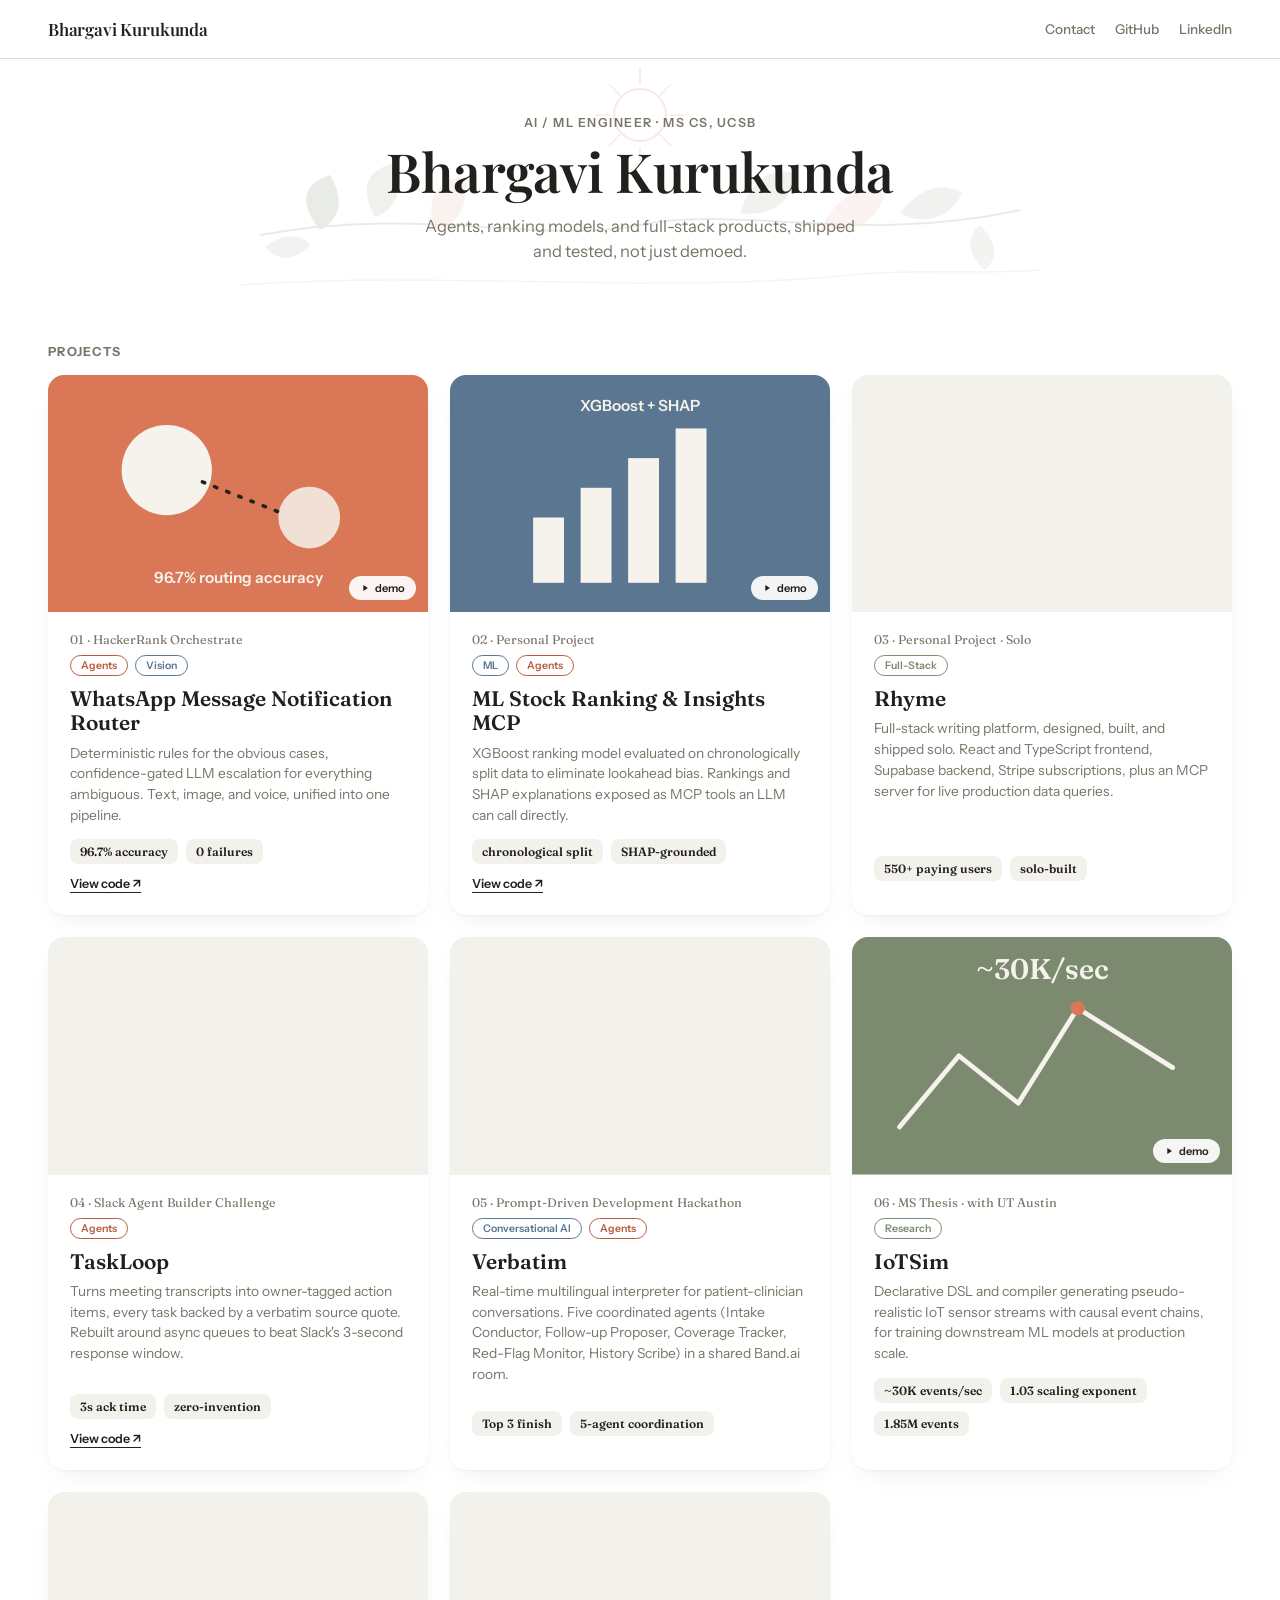
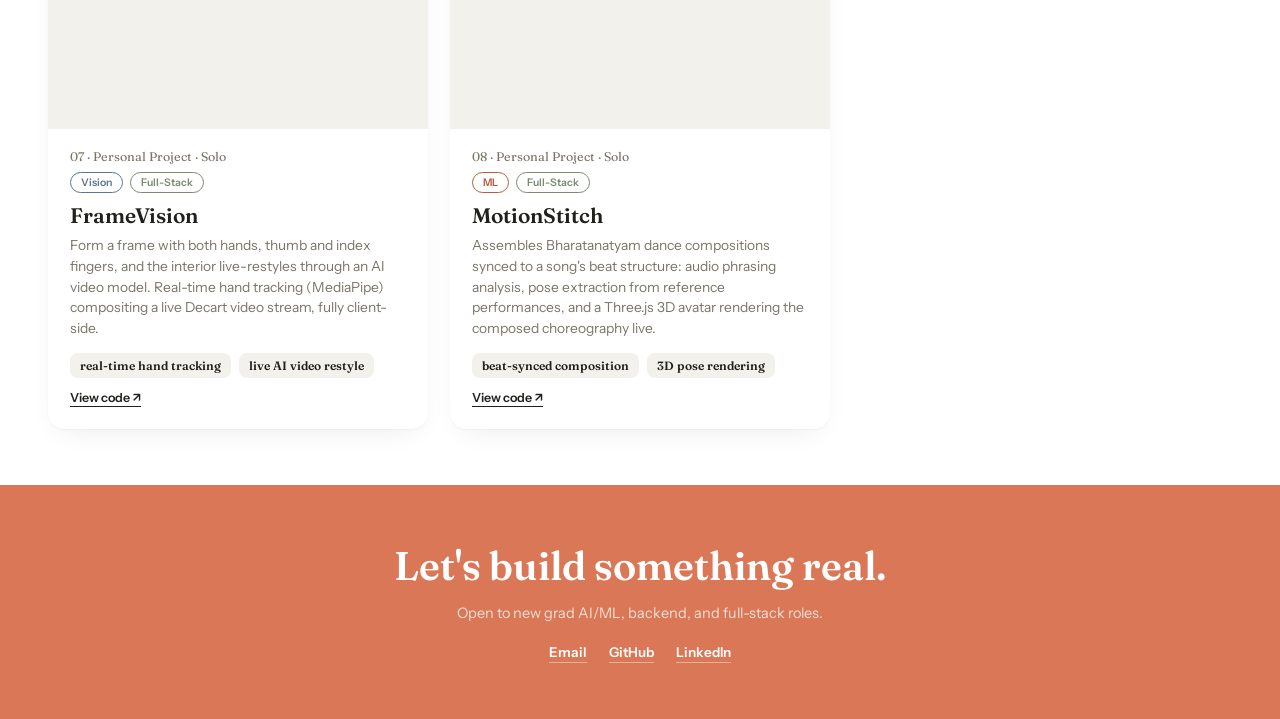
==== commit 30c30158: "Rhyme app demo added" ====
--- a/index.html
+++ b/index.html
@@ -203,9 +203,9 @@
   <div class="card">
     <div class="card-media" data-youtube="" data-name="whatsapp-router">
       <video autoplay muted loop playsinline poster="media/whatsapp-router-poster.jpg">
-        <source src="media/whatsapp-router.mp4" type="video/mp4">
-      </video>
-      <img class="gif-media" data-gif="media/whatsapp-router.gif" style="display:none" alt="">
+        <source src="assets/27381453_gif.gif" type="video/mp4">
+      </video>
+      <img class="gif-media" data-gif="assets/27381453_gif.gif" style="display:none" alt="">
       <svg class="poster-svg" viewBox="0 0 320 200" style="display:none" data-fallback>
         <rect width="320" height="200" fill="#D97757"/>
         <circle cx="100" cy="80" r="38" fill="#F5F3EC"/>
@@ -446,7 +446,7 @@
   const YOUTUBE_LINKS = {
     // 'whatsapp-router': '',
     // 'stock-insights-mcp': '',
-    // 'rhyme': '',
+    'rhyme': 'https://youtu.be/hO7EiMMJB2g',
     'taskloop': 'https://youtu.be/LorInGKH_nY',
     'verbatim': 'https://youtu.be/I2q93eKvWzU',
     // 'iotsim': '',
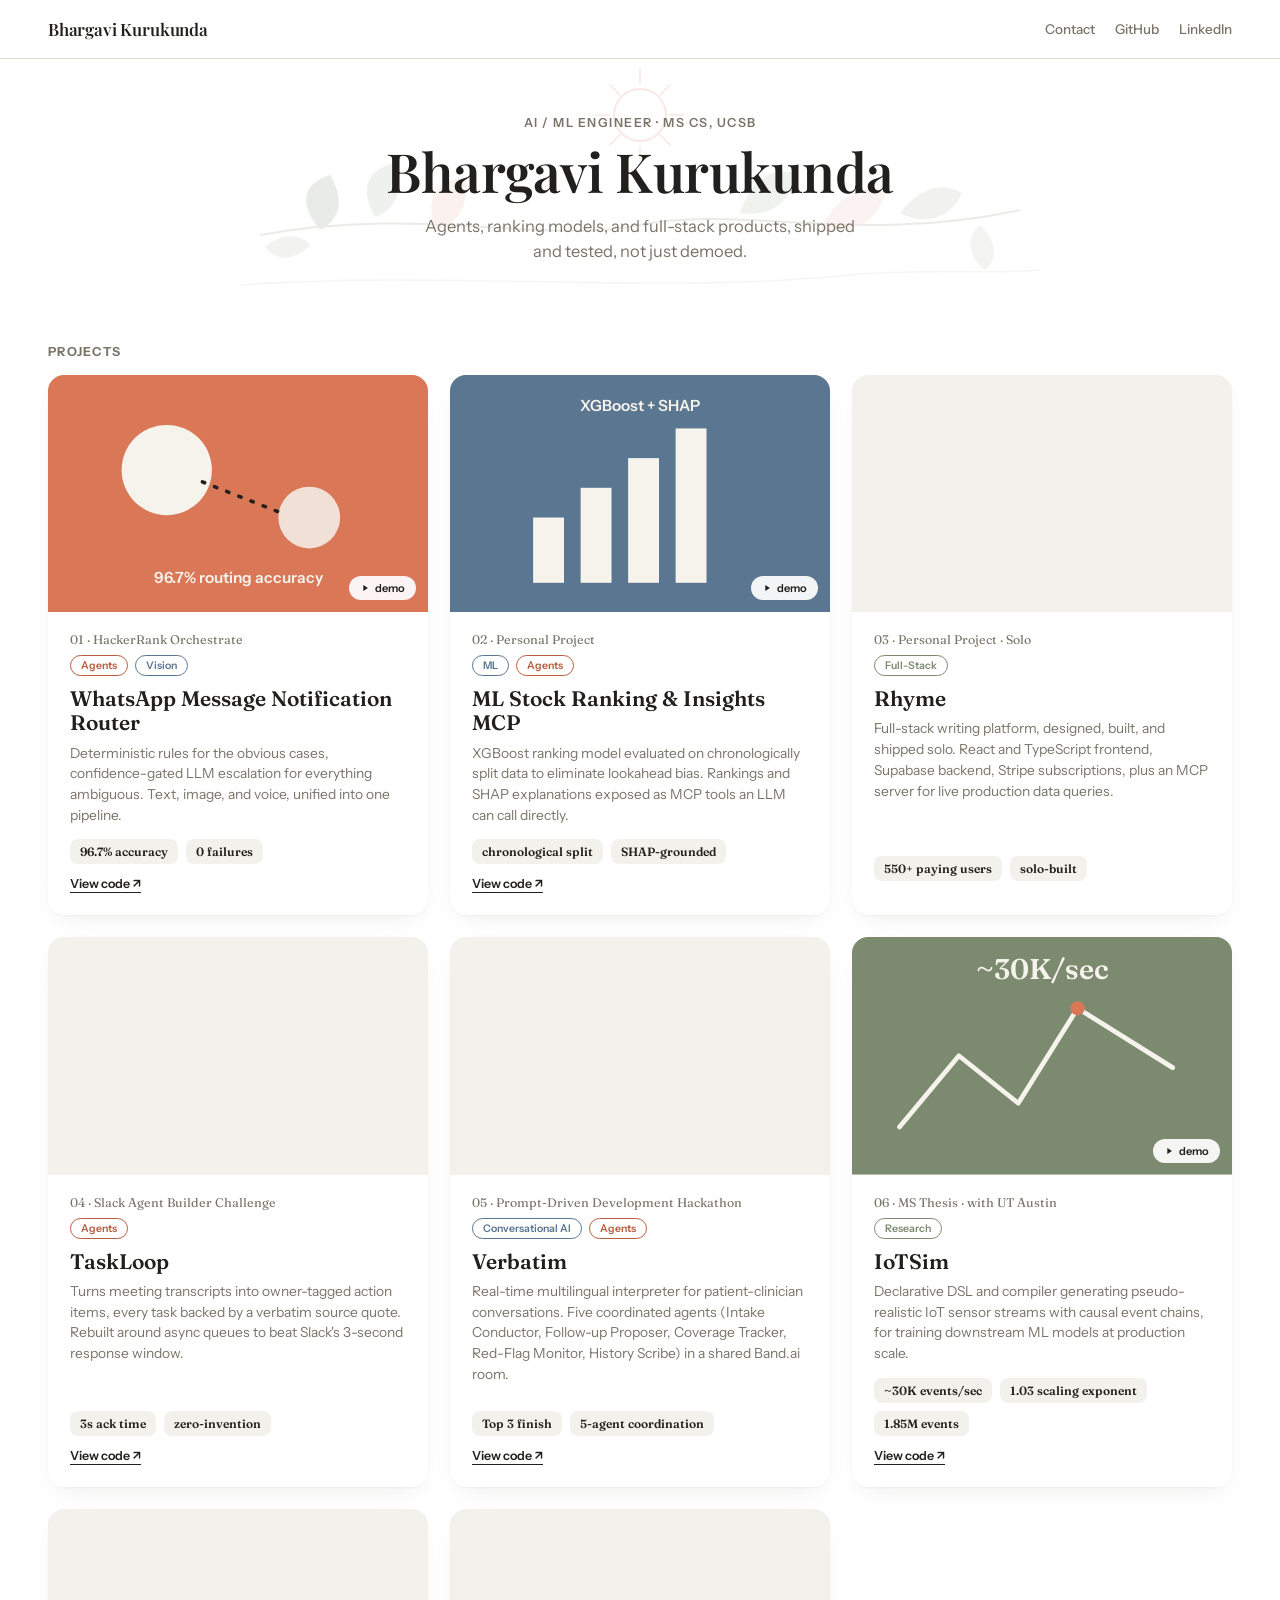
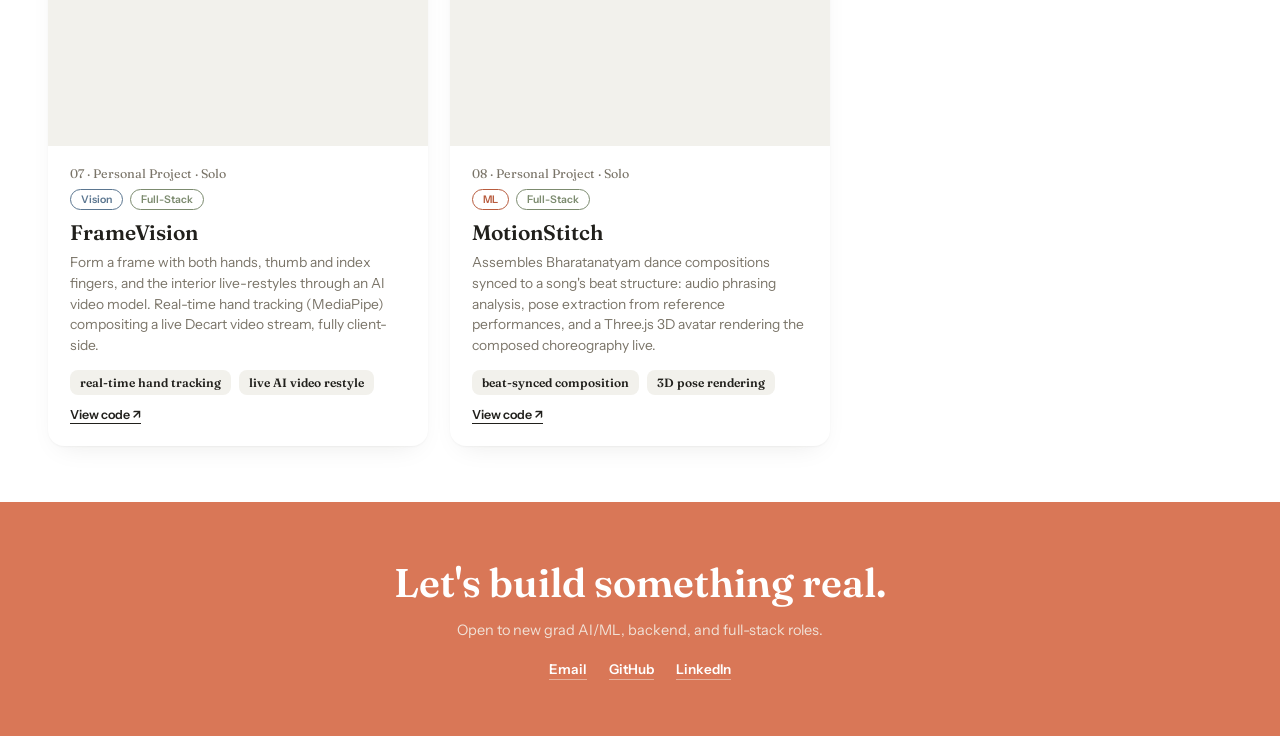
==== commit 53a6c449: "Code repo links added" ====
--- a/index.html
+++ b/index.html
@@ -340,6 +340,7 @@
         <span class="metric">Top 3 finish</span>
         <span class="metric">5-agent coordination</span>
       </div>
+      <a class="card-link" href="https://github.com/Bhargavi-hash/Verbatim" target="_blank" rel="noopener">View code ↗</a>
     </div>
   </div>
 
@@ -368,6 +369,7 @@
         <span class="metric">1.03 scaling exponent</span>
         <span class="metric">1.85M events</span>
       </div>
+      <a class="card-link" href="https://github.com/Bhargavi-hash/IoT-Sim" target="_blank" rel="noopener">View code ↗</a>
     </div>
   </div>
 
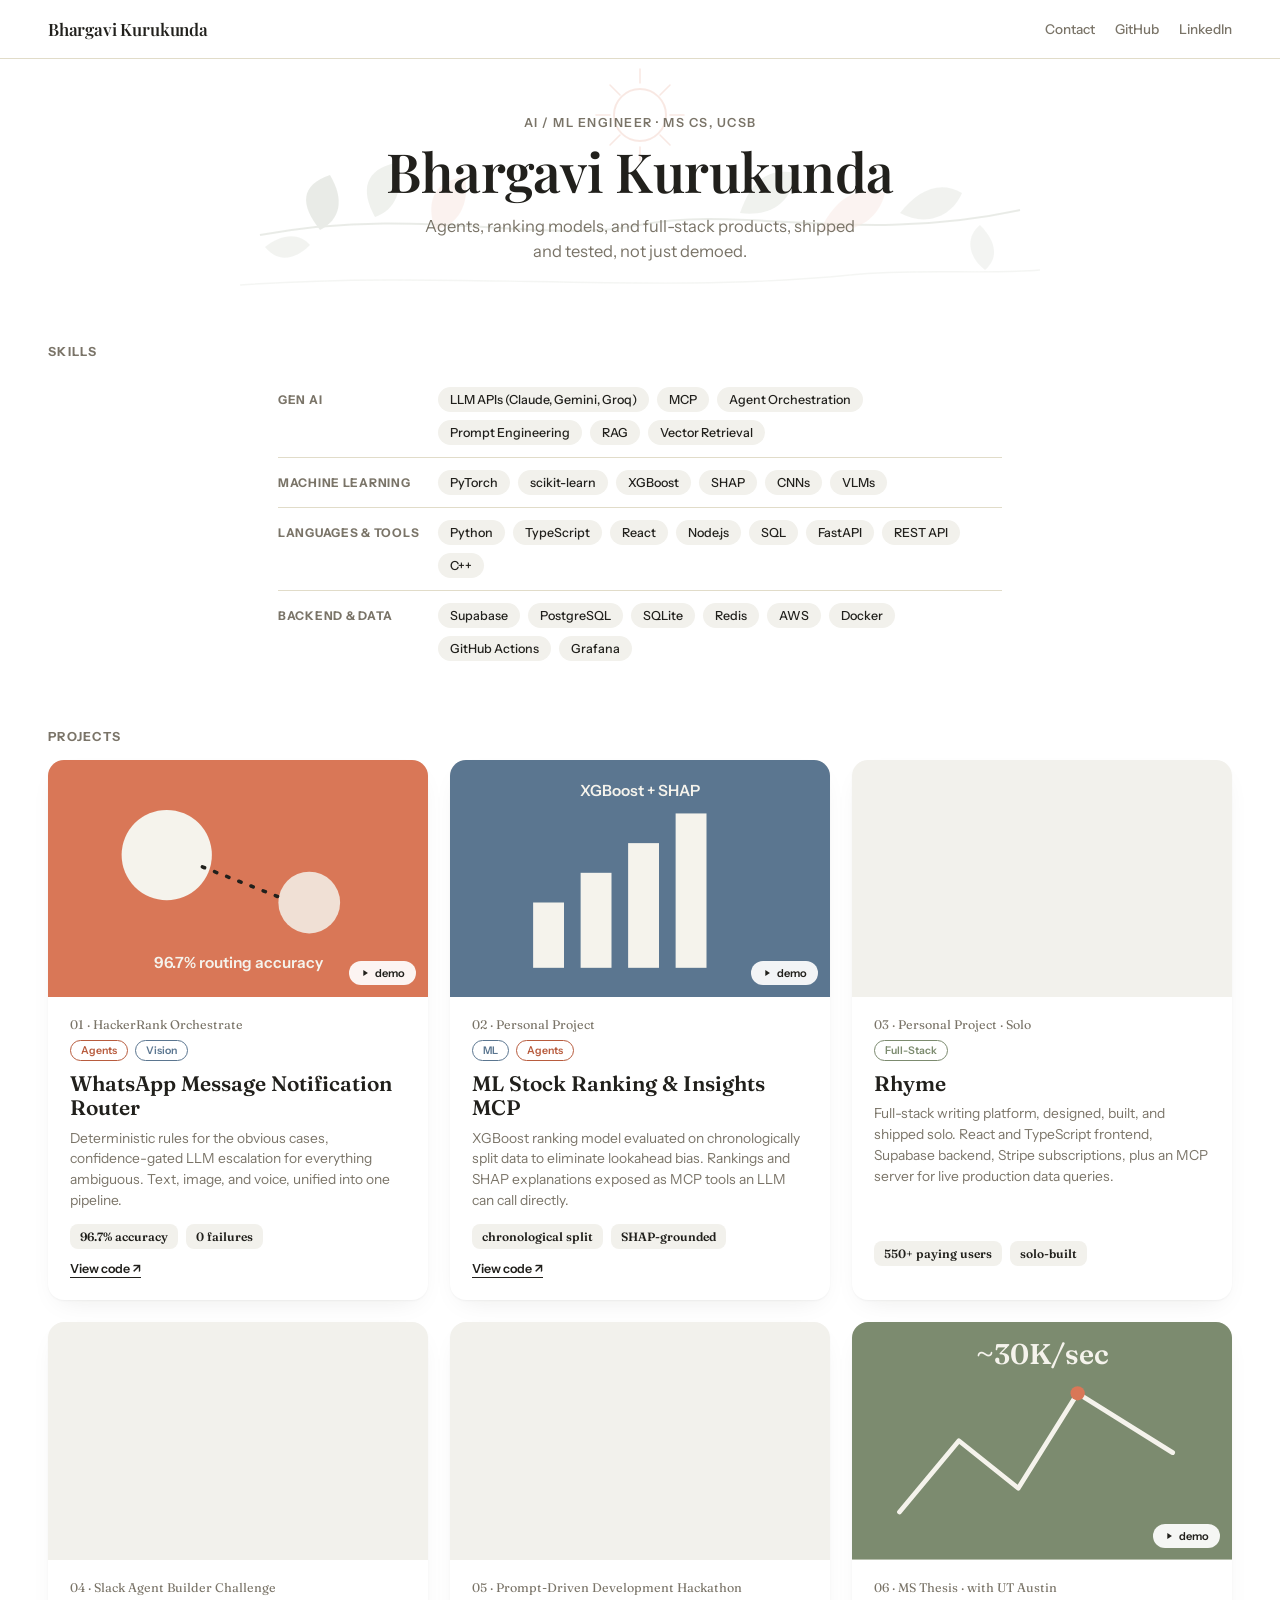
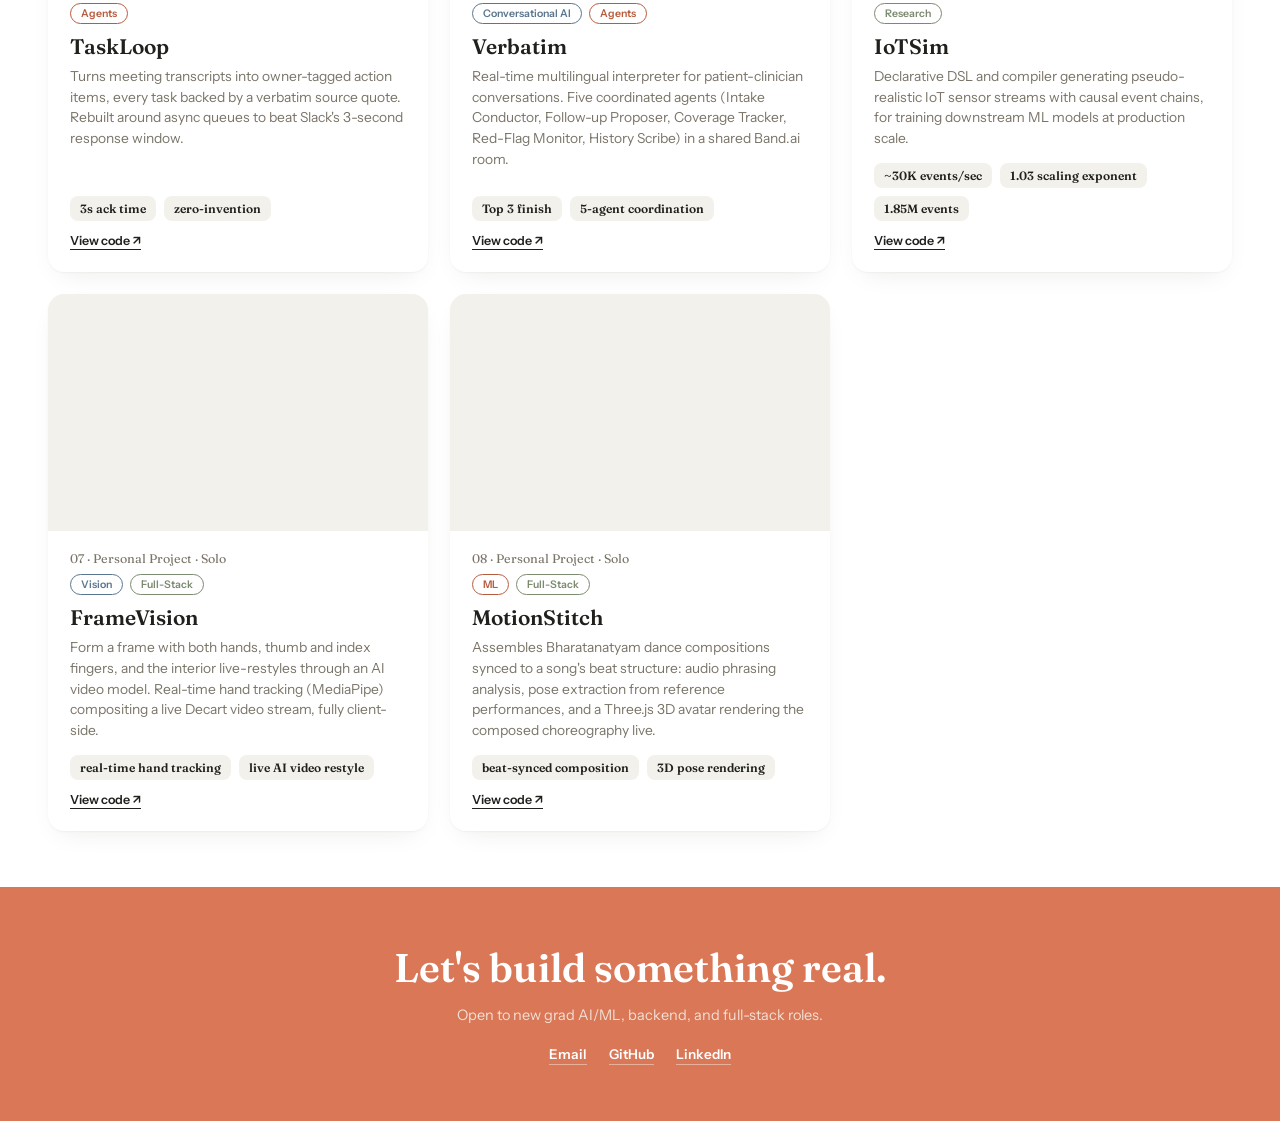
==== commit d405bd27: "skills added" ====
--- a/index.html
+++ b/index.html
@@ -81,6 +81,37 @@
     max-width:460px; line-height:1.5; margin-left:auto; margin-right:auto;
   }
 
+    /* ---------- SKILLS ---------- */
+  .skills{
+    max-width:820px;
+    margin:0 auto;
+    padding:0 clamp(20px,5vw,48px) 44px;
+  }
+  .skill-row{
+    display:flex;
+    flex-wrap:wrap;
+    align-items:baseline;
+    gap:10px;
+    padding:12px 0;
+    border-bottom:1px solid var(--line);
+  }
+  .skill-row:last-child{border-bottom:none;}
+  .skill-cat{
+    font-size:12px; font-weight:700; letter-spacing:0.06em; text-transform:uppercase;
+    color:var(--muted); width:150px; flex-shrink:0;
+  }
+  .skill-pills{display:flex; flex-wrap:wrap; gap:8px; flex:1;}
+  .skill-pill{
+    font-size:12.5px; font-weight:500; color:var(--ink);
+    background:var(--paper-deep);
+    padding:5px 12px; border-radius:999px;
+  }
+  @media (max-width:560px){
+    .skill-row{flex-direction:column; gap:8px;}
+    .skill-cat{width:auto;}
+  }
+
+
   /* ---------- PROJECTS ---------- */
   .section-label{
     font-family:var(--body); font-size:12.5px; font-weight:700;
@@ -196,6 +227,61 @@
   </div>
 </section>
 
+
+<div class="section-label">Skills</div>
+<div class="skills">
+  <div class="skill-row">
+    <div class="skill-cat">Gen AI</div>
+    <div class="skill-pills">
+      <span class="skill-pill">LLM APIs (Claude, Gemini, Groq)</span>
+      <span class="skill-pill">MCP</span>
+      <span class="skill-pill">Agent Orchestration</span>
+      <span class="skill-pill">Prompt Engineering</span>
+      <span class="skill-pill">RAG</span>
+      <span class="skill-pill">Vector Retrieval</span>
+    </div>
+  </div>
+  <div class="skill-row">
+    <div class="skill-cat">Machine Learning</div>
+    <div class="skill-pills">
+      <span class="skill-pill">PyTorch</span>
+      <span class="skill-pill">scikit-learn</span>
+      <span class="skill-pill">XGBoost</span>
+      <span class="skill-pill">SHAP</span>
+      <span class="skill-pill">CNNs</span>
+      <span class="skill-pill">VLMs</span>
+    </div>
+  </div>
+  <div class="skill-row">
+    <div class="skill-cat">Languages & Tools</div>
+    <div class="skill-pills">
+      <span class="skill-pill">Python</span>
+      <span class="skill-pill">TypeScript</span>
+      <span class="skill-pill">React</span>
+      <span class="skill-pill">Node.js</span>
+      <span class="skill-pill">SQL</span>
+      <span class="skill-pill">FastAPI</span>
+      <span class="skill-pill">REST API</span>
+      <span class="skill-pill">C++</span>
+    </div>
+  </div>
+  <div class="skill-row">
+    <div class="skill-cat">Backend & Data</div>
+    <div class="skill-pills">
+      <span class="skill-pill">Supabase</span>
+      <span class="skill-pill">PostgreSQL</span>
+      <span class="skill-pill">SQLite</span>
+      <span class="skill-pill">Redis</span>
+      <span class="skill-pill">AWS</span>
+      <span class="skill-pill">Docker</span>
+      <span class="skill-pill">GitHub Actions</span>
+      <span class="skill-pill">Grafana</span>
+    </div>
+  </div>
+</div>
+ 
+
+
 <div class="section-label">Projects</div>
 <div class="grid">
 
